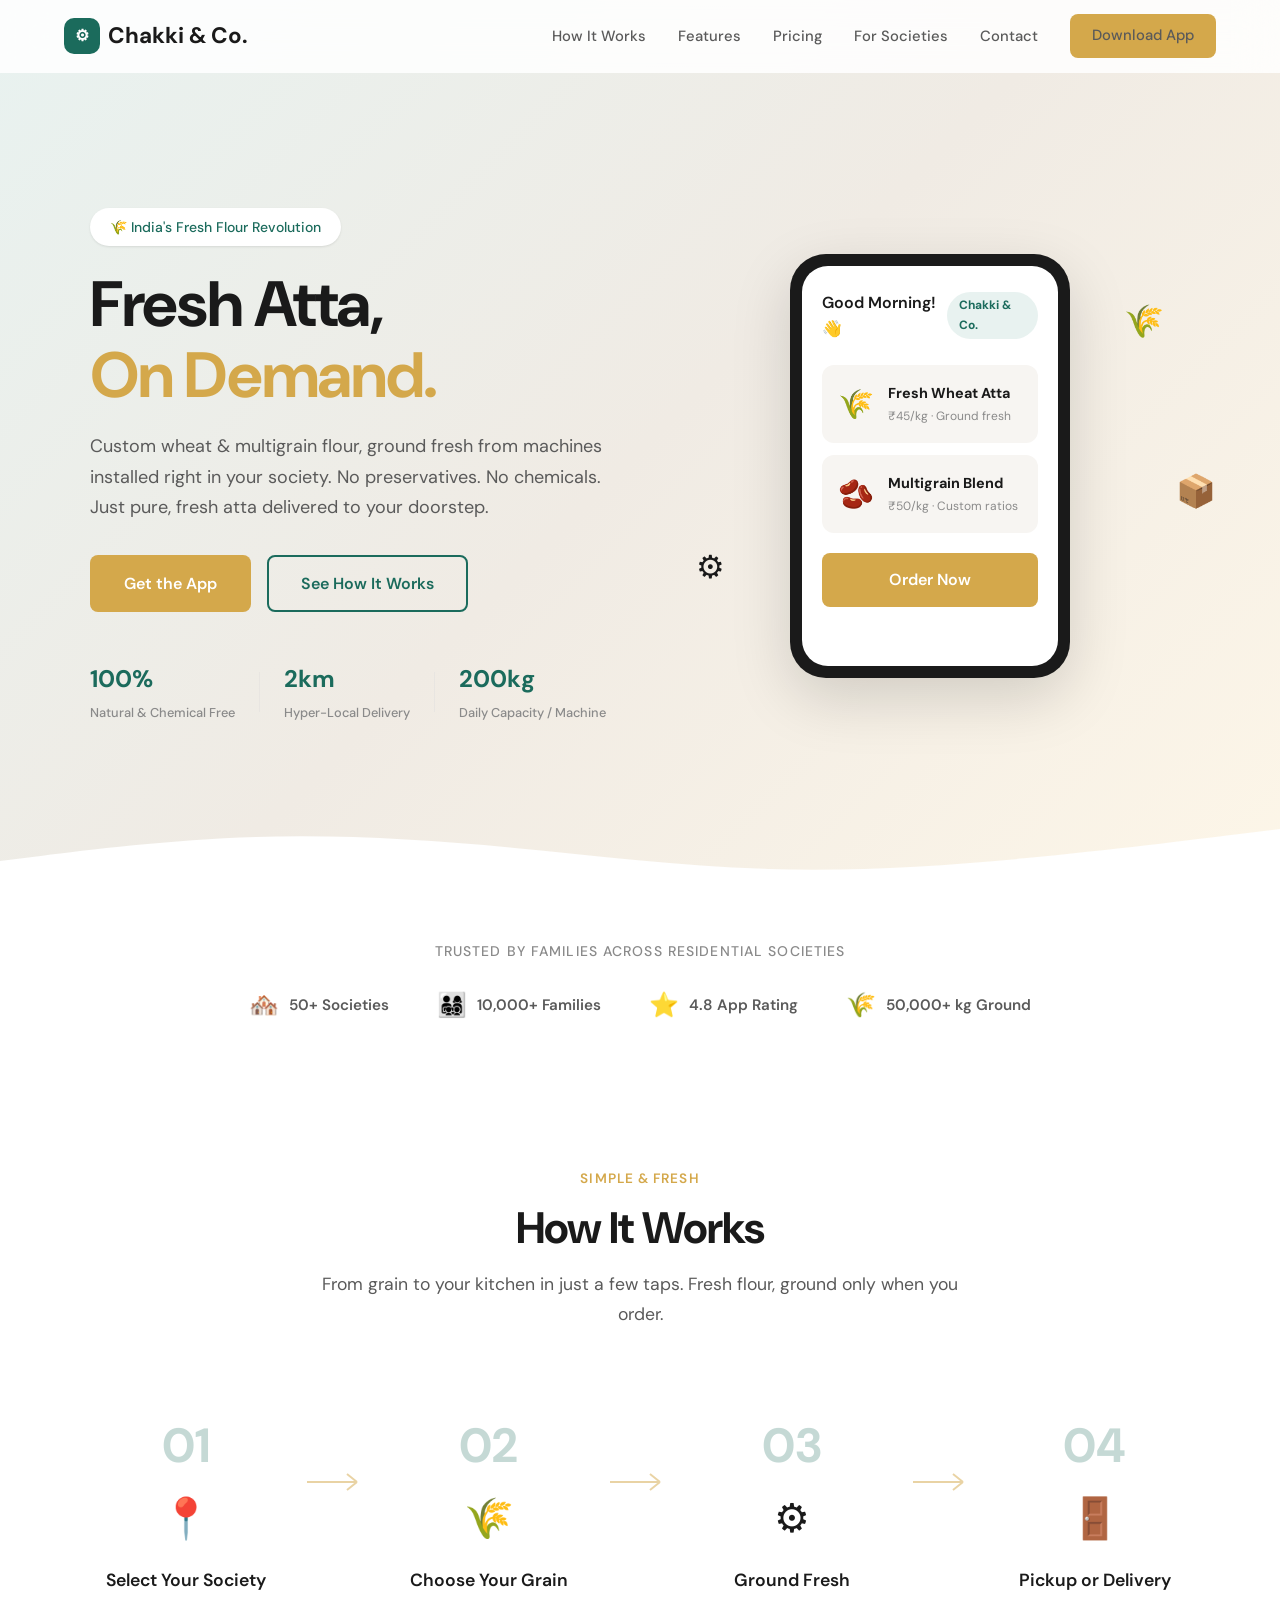
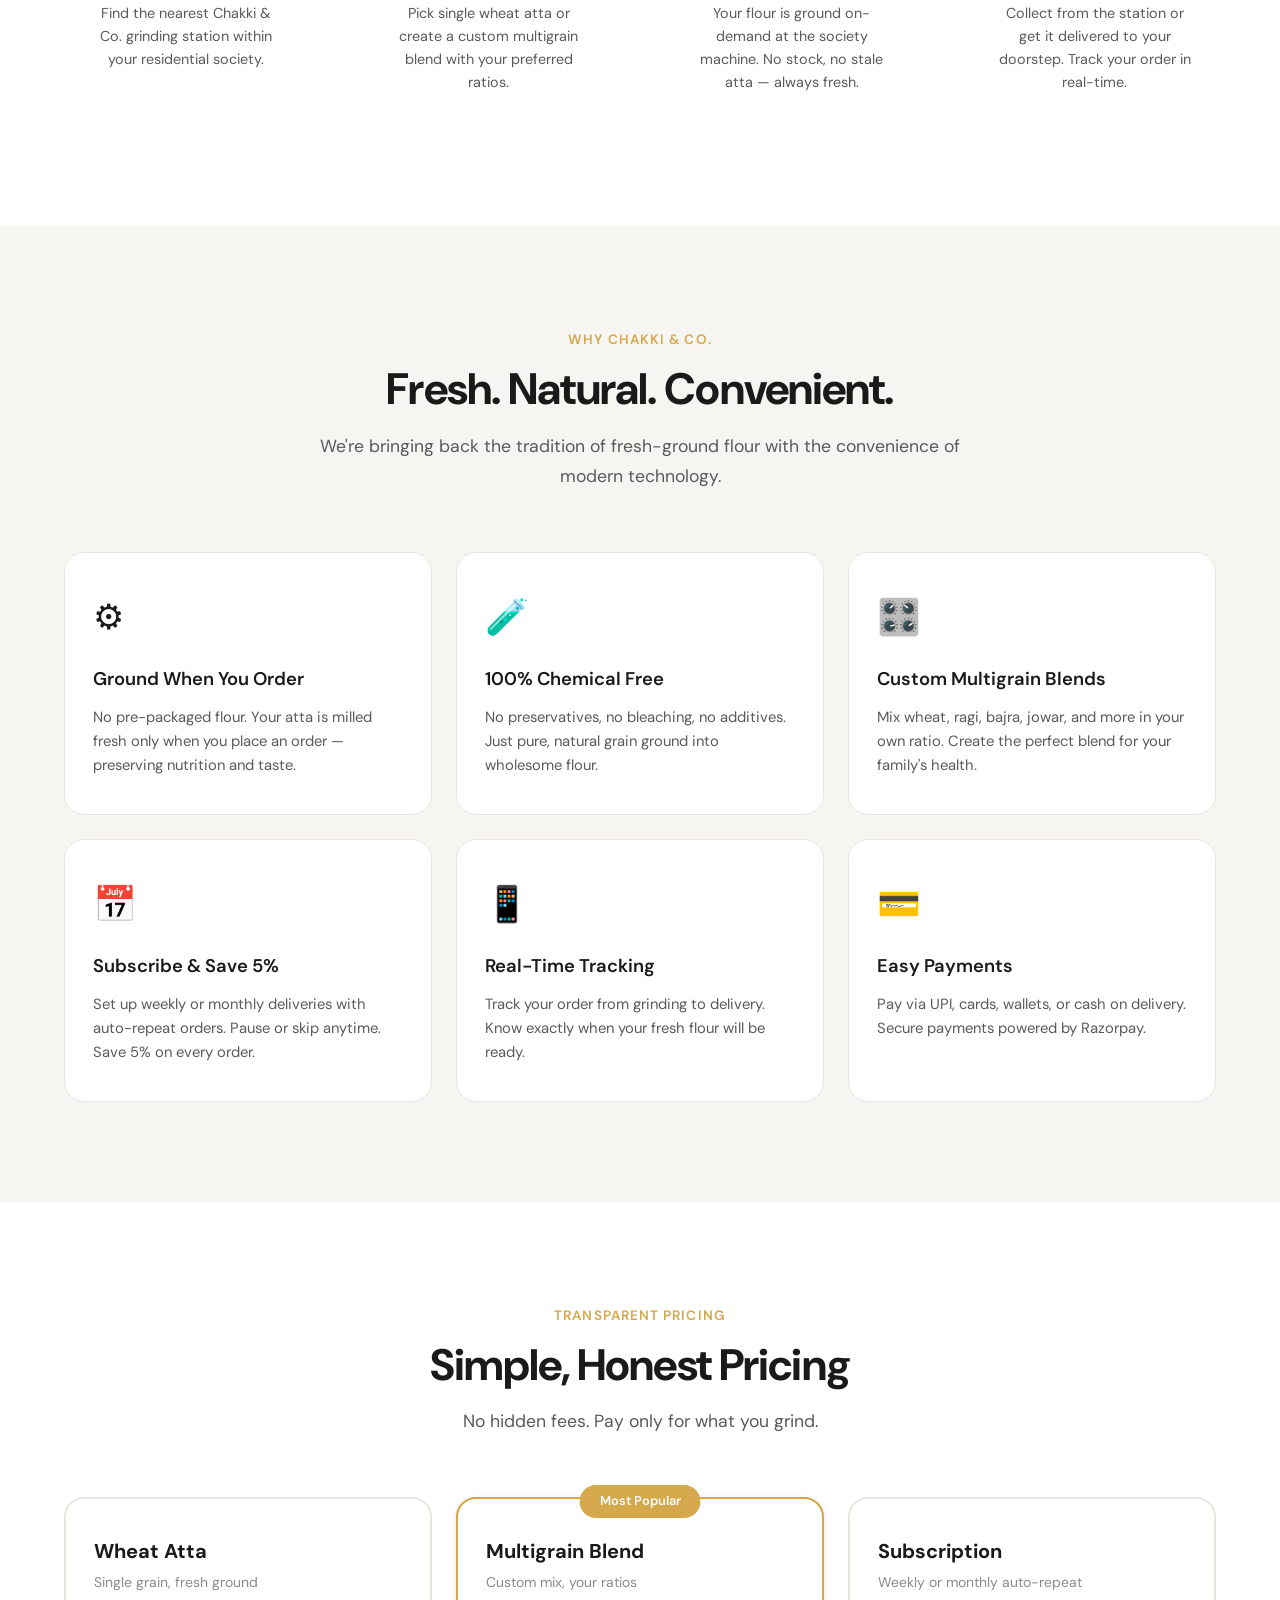
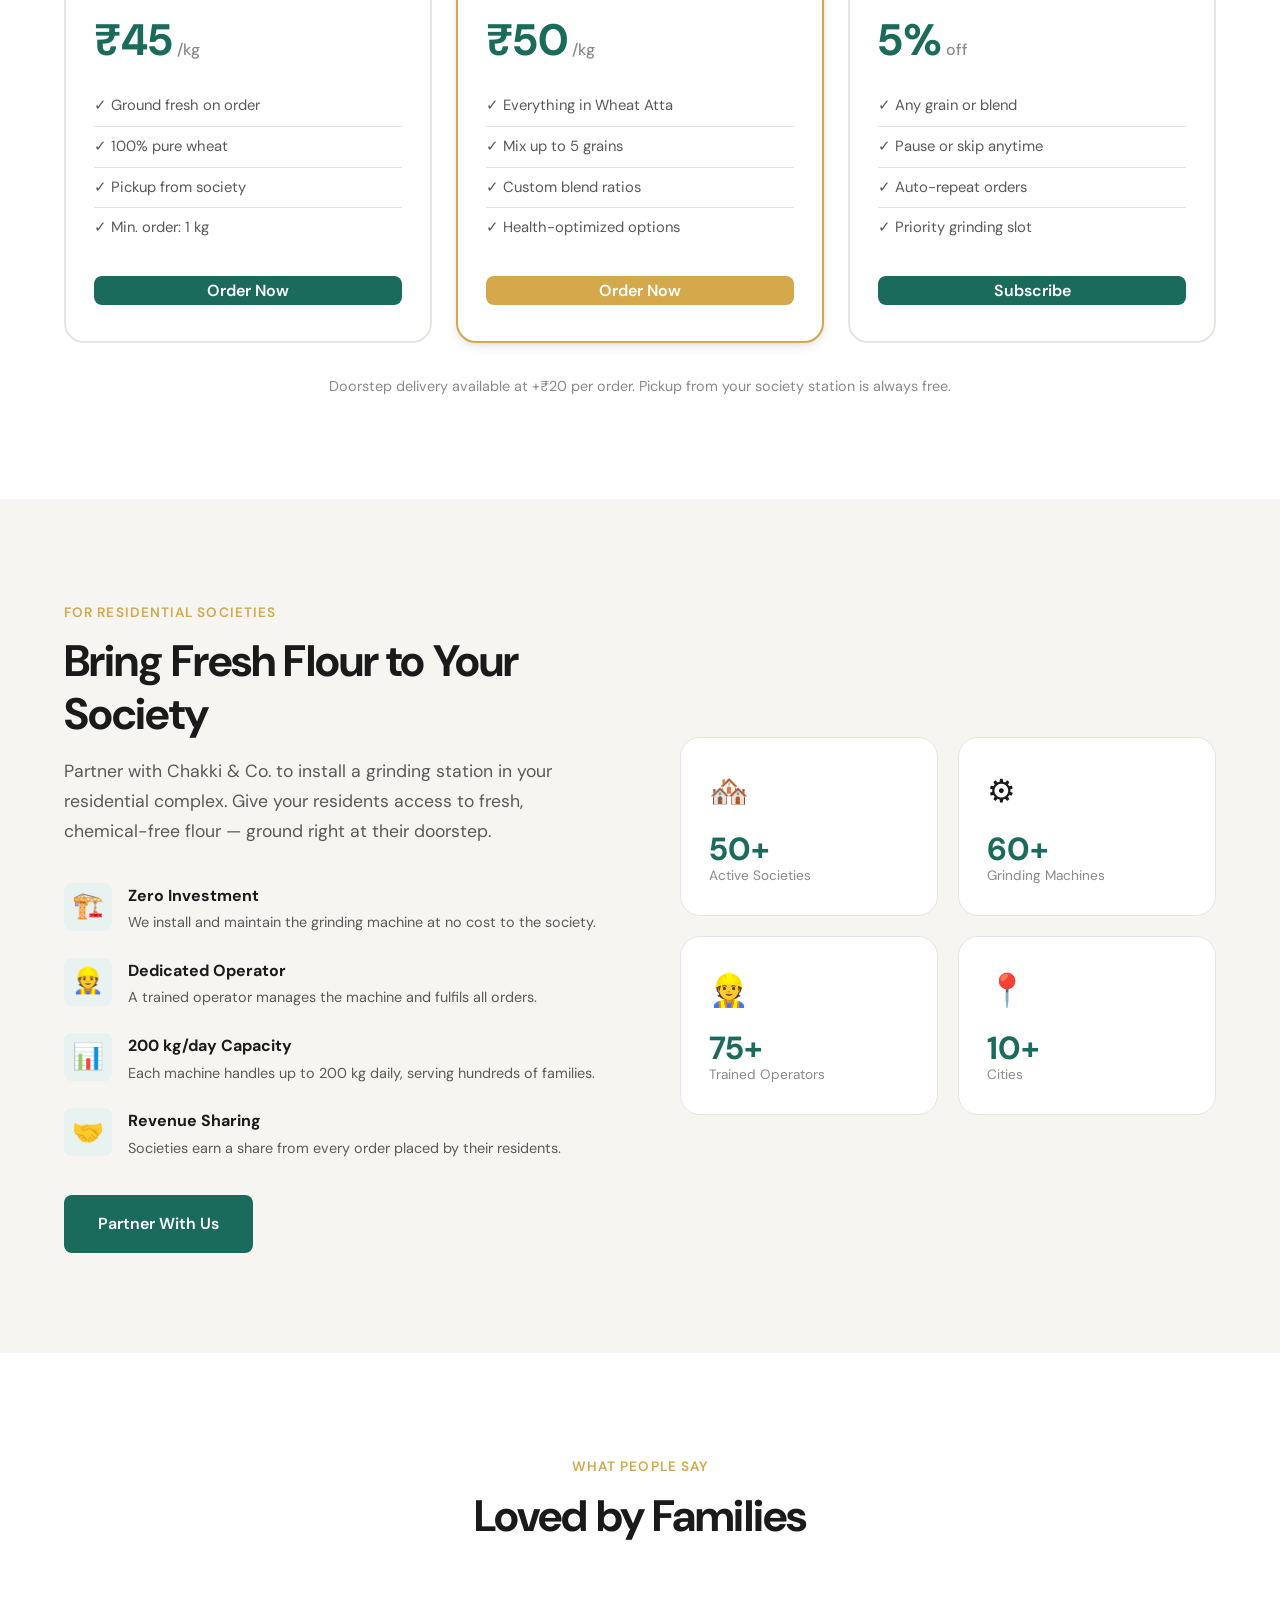
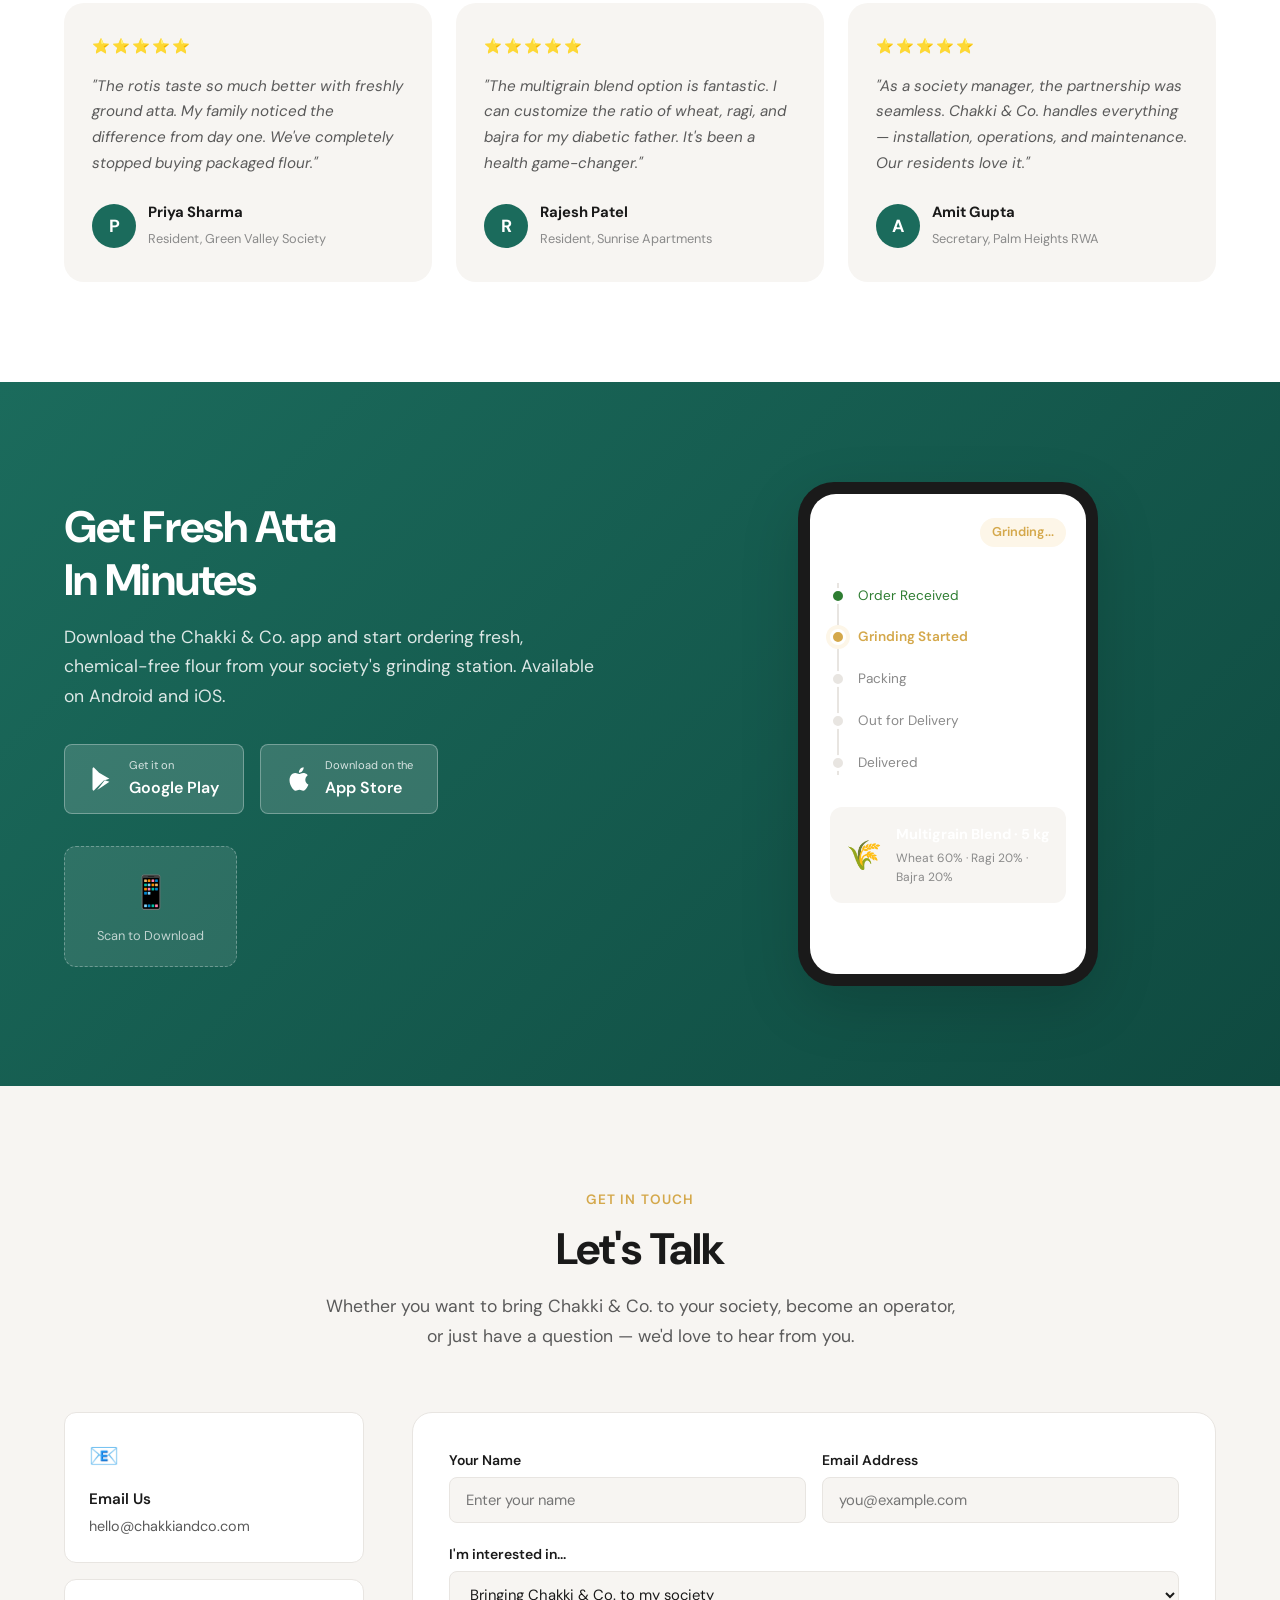
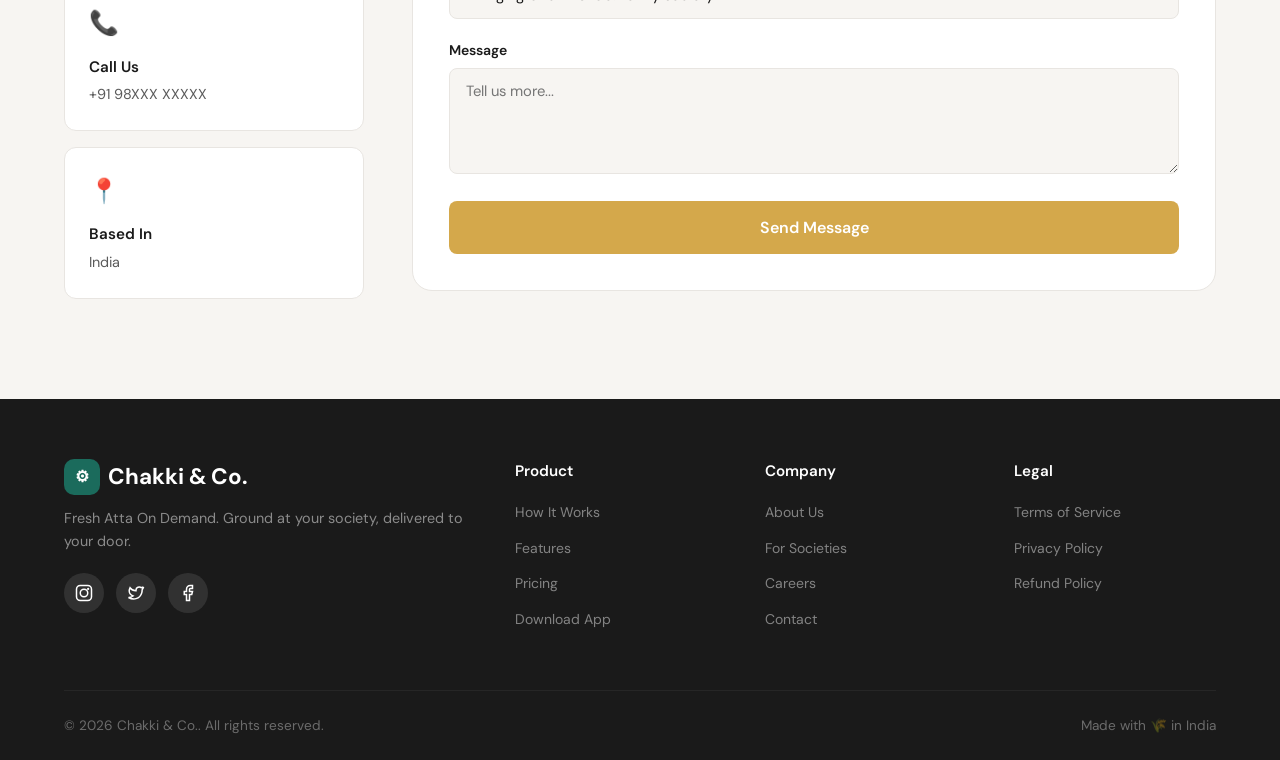
==== index.html @ 183d2be2 "Initial commit: Chakki & Co. website Config-driven single-page website with brand, pricing, colors, " ====
<!DOCTYPE html>
<html lang="en">
<head>
  <meta charset="UTF-8" />
  <meta name="viewport" content="width=device-width, initial-scale=1.0" />
  <title id="pageTitle">Loading...</title>
  <meta name="description" id="metaDesc" content="" />
  <link rel="stylesheet" href="styles.css" />
  <link rel="preconnect" href="https://fonts.googleapis.com" />
  <link rel="preconnect" href="https://fonts.gstatic.com" crossorigin />
  <link id="fontLink" href="" rel="stylesheet" />
  <script src="config.js"></script>
</head>
<body>
  <!-- Navigation -->
  <nav class="navbar" id="navbar">
    <div class="container nav-container">
      <a href="#" class="nav-logo" id="navLogo"></a>
      <button class="nav-toggle" id="navToggle" aria-label="Toggle navigation">
        <span></span><span></span><span></span>
      </button>
      <ul class="nav-links" id="navLinks"></ul>
    </div>
  </nav>

  <!-- Hero -->
  <header class="hero" id="hero">
    <div class="container hero-container">
      <div class="hero-content">
        <p class="hero-badge" id="heroBadge"></p>
        <h1 class="hero-title" id="heroTitle"></h1>
        <p class="hero-subtitle" id="heroSubtitle"></p>
        <div class="hero-actions" id="heroActions"></div>
        <div class="hero-stats" id="heroStats"></div>
      </div>
      <div class="hero-visual">
        <div class="hero-phone">
          <div class="phone-mockup">
            <div class="phone-screen" id="heroPhone"></div>
          </div>
        </div>
        <div id="heroFloats"></div>
      </div>
    </div>
    <div class="hero-wave">
      <svg viewBox="0 0 1440 120" fill="none" xmlns="http://www.w3.org/2000/svg" preserveAspectRatio="none">
        <path d="M0 60L48 52C96 44 192 28 288 24C384 20 480 28 576 40C672 52 768 68 864 72C960 76 1056 68 1152 56C1248 44 1344 28 1392 20L1440 12V120H0V60Z" fill="#ffffff"/>
      </svg>
    </div>
  </header>

  <!-- Social Proof -->
  <section class="social-proof">
    <div class="container">
      <p class="social-proof-text" id="proofHeadline"></p>
      <div class="proof-items" id="proofItems"></div>
    </div>
  </section>

  <!-- How It Works -->
  <section class="section" id="how-it-works">
    <div class="container">
      <div class="section-header" id="hiwHeader"></div>
      <div class="steps-grid" id="stepsGrid"></div>
    </div>
  </section>

  <!-- Features -->
  <section class="section section-alt" id="features">
    <div class="container">
      <div class="section-header" id="featuresHeader"></div>
      <div class="features-grid" id="featuresGrid"></div>
    </div>
  </section>

  <!-- Pricing -->
  <section class="section" id="pricing">
    <div class="container">
      <div class="section-header" id="pricingHeader"></div>
      <div class="pricing-grid" id="pricingGrid"></div>
      <div class="pricing-note" id="pricingNote"></div>
    </div>
  </section>

  <!-- For Societies -->
  <section class="section section-alt" id="societies">
    <div class="container">
      <div class="societies-layout" id="societiesLayout"></div>
    </div>
  </section>

  <!-- Testimonials -->
  <section class="section" id="testimonials">
    <div class="container">
      <div class="section-header" id="testimonialsHeader"></div>
      <div class="testimonials-grid" id="testimonialsGrid"></div>
    </div>
  </section>

  <!-- Download App -->
  <section class="section section-download" id="download">
    <div class="container">
      <div class="download-layout" id="downloadLayout"></div>
    </div>
  </section>

  <!-- Contact -->
  <section class="section section-alt" id="contact">
    <div class="container">
      <div class="section-header" id="contactHeader"></div>
      <div class="contact-layout" id="contactLayout"></div>
    </div>
  </section>

  <!-- Footer -->
  <footer class="footer" id="footer"></footer>

  <script src="script.js"></script>
</body>
</html>
---- styles.css ----
/* ===== DESIGN TOKENS ===== */
:root {
  --primary: #1B6B5C;
  --primary-dark: #0F4A40;
  --primary-light: #E8F2F0;
  --accent: #D4A84B;
  --accent-dark: #B8923A;
  --accent-light: #FDF6E8;
  --surface: #F7F5F2;
  --surface-white: #FFFFFF;
  --text: #1A1A1A;
  --text-secondary: #5A5A5A;
  --text-muted: #8A8A8A;
  --border: #E8E5E1;
  --success: #2E7D32;
  --error: #C5392B;
  --shadow-sm: 0 1px 3px rgba(0,0,0,0.06), 0 1px 2px rgba(0,0,0,0.04);
  --shadow-md: 0 4px 12px rgba(0,0,0,0.08), 0 2px 4px rgba(0,0,0,0.04);
  --shadow-lg: 0 12px 40px rgba(0,0,0,0.12), 0 4px 12px rgba(0,0,0,0.06);
  --shadow-xl: 0 20px 60px rgba(0,0,0,0.15);
  --radius-sm: 8px;
  --radius-md: 12px;
  --radius-lg: 20px;
  --radius-xl: 28px;
  --font: 'DM Sans', -apple-system, BlinkMacSystemFont, 'Segoe UI', sans-serif;
  --transition: 0.3s cubic-bezier(0.4, 0, 0.2, 1);
}

/* ===== RESET & BASE ===== */
*, *::before, *::after {
  margin: 0;
  padding: 0;
  box-sizing: border-box;
}

html {
  scroll-behavior: smooth;
  scroll-padding-top: 80px;
}

body {
  font-family: var(--font);
  color: var(--text);
  background: var(--surface-white);
  line-height: 1.6;
  -webkit-font-smoothing: antialiased;
  overflow-x: hidden;
}

img { max-width: 100%; display: block; }
a { text-decoration: none; color: inherit; }
ul { list-style: none; }

.container {
  max-width: 1200px;
  margin: 0 auto;
  padding: 0 24px;
}

/* ===== NAVBAR ===== */
.navbar {
  position: fixed;
  top: 0;
  left: 0;
  right: 0;
  z-index: 1000;
  background: rgba(255,255,255,0.85);
  backdrop-filter: blur(20px);
  -webkit-backdrop-filter: blur(20px);
  border-bottom: 1px solid transparent;
  transition: var(--transition);
}

.navbar.scrolled {
  background: rgba(255,255,255,0.95);
  border-bottom-color: var(--border);
  box-shadow: var(--shadow-sm);
}

.nav-container {
  display: flex;
  align-items: center;
  justify-content: space-between;
  height: 72px;
}

.nav-logo {
  display: flex;
  align-items: center;
  gap: 8px;
  font-size: 1.4rem;
  font-weight: 700;
}

.logo-icon {
  display: flex;
  align-items: center;
  justify-content: center;
  width: 36px;
  height: 36px;
  background: var(--primary);
  color: white;
  border-radius: 10px;
  font-size: 1rem;
}

.logo-accent { color: var(--primary); }

.nav-links {
  display: flex;
  align-items: center;
  gap: 32px;
}

.nav-links a {
  font-size: 0.925rem;
  font-weight: 500;
  color: var(--text-secondary);
  transition: var(--transition);
  position: relative;
}

.nav-links a:hover { color: var(--primary); }

.nav-links a:not(.btn)::after {
  content: '';
  position: absolute;
  bottom: -4px;
  left: 0;
  width: 0;
  height: 2px;
  background: var(--primary);
  transition: var(--transition);
}

.nav-links a:not(.btn):hover::after { width: 100%; }

.nav-toggle {
  display: none;
  flex-direction: column;
  gap: 5px;
  background: none;
  border: none;
  cursor: pointer;
  padding: 4px;
}

.nav-toggle span {
  width: 24px;
  height: 2px;
  background: var(--text);
  border-radius: 2px;
  transition: var(--transition);
}

/* ===== BUTTONS ===== */
.btn {
  display: inline-flex;
  align-items: center;
  justify-content: center;
  gap: 8px;
  font-family: var(--font);
  font-weight: 600;
  border-radius: var(--radius-sm);
  border: 2px solid transparent;
  cursor: pointer;
  transition: var(--transition);
  white-space: nowrap;
}

.btn-sm { padding: 8px 20px; font-size: 0.875rem; }
.btn-md { padding: 12px 28px; font-size: 0.925rem; }
.btn-lg { padding: 14px 32px; font-size: 1rem; }
.btn-block { width: 100%; }

.btn-primary {
  background: var(--primary);
  color: white;
}
.btn-primary:hover {
  background: var(--primary-dark);
  transform: translateY(-1px);
  box-shadow: var(--shadow-md);
}

.btn-accent {
  background: var(--accent);
  color: white;
}
.btn-accent:hover {
  background: var(--accent-dark);
  transform: translateY(-1px);
  box-shadow: var(--shadow-md);
}

.btn-outline {
  background: transparent;
  color: var(--primary);
  border-color: var(--primary);
}
.btn-outline:hover {
  background: var(--primary);
  color: white;
  transform: translateY(-1px);
}

/* ===== HERO ===== */
.hero {
  position: relative;
  min-height: 100vh;
  display: flex;
  align-items: center;
  background: linear-gradient(135deg, var(--primary-light) 0%, #f0ebe4 50%, var(--accent-light) 100%);
  padding-top: 72px;
  overflow: hidden;
}

.hero-container {
  display: grid;
  grid-template-columns: 1fr 1fr;
  gap: 60px;
  align-items: center;
  padding-top: 40px;
  padding-bottom: 80px;
}

.hero-badge {
  display: inline-block;
  background: white;
  padding: 8px 20px;
  border-radius: 100px;
  font-size: 0.875rem;
  font-weight: 500;
  color: var(--primary);
  box-shadow: var(--shadow-sm);
  margin-bottom: 24px;
}

.hero-title {
  font-size: clamp(2.5rem, 5vw, 4rem);
  font-weight: 700;
  line-height: 1.1;
  letter-spacing: -0.02em;
  margin-bottom: 20px;
}

.text-accent { color: var(--accent); }

.hero-subtitle {
  font-size: 1.125rem;
  color: var(--text-secondary);
  max-width: 520px;
  margin-bottom: 32px;
  line-height: 1.7;
}

.hero-actions {
  display: flex;
  gap: 16px;
  margin-bottom: 48px;
}

.hero-stats {
  display: flex;
  align-items: center;
  gap: 24px;
}

.stat-number {
  display: block;
  font-size: 1.5rem;
  font-weight: 700;
  color: var(--primary);
}

.stat-label {
  font-size: 0.8rem;
  color: var(--text-muted);
  font-weight: 500;
}

.stat-divider {
  width: 1px;
  height: 40px;
  background: var(--border);
}

/* Hero Visual */
.hero-visual {
  position: relative;
  display: flex;
  justify-content: center;
  align-items: center;
}

.phone-mockup {
  width: 280px;
  background: var(--text);
  border-radius: 36px;
  padding: 12px;
  box-shadow: var(--shadow-xl);
  position: relative;
}

.phone-screen {
  background: var(--surface-white);
  border-radius: 26px;
  padding: 24px 20px;
  min-height: 400px;
}

.phone-header {
  display: flex;
  justify-content: space-between;
  align-items: center;
  margin-bottom: 24px;
}

.phone-greeting {
  font-size: 1rem;
  font-weight: 600;
}

.phone-app {
  font-size: 0.75rem;
  color: var(--primary);
  font-weight: 700;
  background: var(--primary-light);
  padding: 4px 12px;
  border-radius: 100px;
}

.phone-card {
  display: flex;
  align-items: center;
  gap: 14px;
  background: var(--surface);
  padding: 16px;
  border-radius: var(--radius-md);
  margin-bottom: 12px;
}

.phone-card-icon {
  font-size: 1.8rem;
  flex-shrink: 0;
}

.phone-card-text {
  display: flex;
  flex-direction: column;
  gap: 2px;
}

.phone-card-text strong {
  font-size: 0.9rem;
}

.phone-card-text span {
  font-size: 0.75rem;
  color: var(--text-muted);
}

.phone-btn {
  background: var(--accent);
  color: white;
  text-align: center;
  padding: 14px;
  border-radius: var(--radius-sm);
  font-weight: 600;
  margin-top: 20px;
}

/* Floating elements */
.hero-float {
  position: absolute;
  font-size: 2rem;
  animation: float 6s ease-in-out infinite;
}

.hero-float-1 { top: 10%; right: 5%; animation-delay: 0s; }
.hero-float-2 { bottom: 20%; left: 5%; animation-delay: 2s; }
.hero-float-3 { top: 50%; right: -5%; animation-delay: 4s; }

@keyframes float {
  0%, 100% { transform: translateY(0) rotate(0deg); }
  50% { transform: translateY(-20px) rotate(10deg); }
}

.hero-wave {
  position: absolute;
  bottom: -1px;
  left: 0;
  right: 0;
  line-height: 0;
}

.hero-wave svg {
  width: 100%;
  height: 80px;
}

/* ===== SOCIAL PROOF ===== */
.social-proof {
  padding: 40px 0;
  background: var(--surface-white);
}

.social-proof-text {
  text-align: center;
  font-size: 0.875rem;
  color: var(--text-muted);
  font-weight: 500;
  text-transform: uppercase;
  letter-spacing: 0.08em;
  margin-bottom: 24px;
}

.proof-items {
  display: flex;
  justify-content: center;
  gap: 48px;
  flex-wrap: wrap;
}

.proof-item {
  display: flex;
  align-items: center;
  gap: 10px;
  font-weight: 600;
  color: var(--text-secondary);
  font-size: 0.95rem;
}

.proof-icon { font-size: 1.5rem; }

/* ===== SECTIONS ===== */
.section {
  padding: 100px 0;
}

.section-alt {
  background: var(--surface);
}

.section-header {
  text-align: center;
  max-width: 640px;
  margin: 0 auto 60px;
}

.section-tag {
  display: inline-block;
  font-size: 0.85rem;
  font-weight: 600;
  color: var(--accent);
  text-transform: uppercase;
  letter-spacing: 0.08em;
  margin-bottom: 12px;
}

.section-title {
  font-size: clamp(2rem, 3.5vw, 2.75rem);
  font-weight: 700;
  line-height: 1.2;
  letter-spacing: -0.02em;
  margin-bottom: 16px;
}

.section-title.text-left { text-align: left; }

.section-desc {
  font-size: 1.1rem;
  color: var(--text-secondary);
  line-height: 1.7;
}

/* ===== HOW IT WORKS ===== */
.steps-grid {
  display: flex;
  align-items: flex-start;
  justify-content: center;
  gap: 0;
}

.step-card {
  text-align: center;
  padding: 32px 24px;
  flex: 1;
  max-width: 260px;
  position: relative;
}

.step-number {
  font-size: 3rem;
  font-weight: 700;
  color: var(--primary);
  opacity: 0.25;
  line-height: 1;
  margin-bottom: 16px;
}

.step-icon {
  font-size: 2.5rem;
  margin-bottom: 16px;
}

.step-card h3 {
  font-size: 1.1rem;
  font-weight: 600;
  margin-bottom: 8px;
}

.step-card p {
  font-size: 0.9rem;
  color: var(--text-secondary);
  line-height: 1.6;
}

.step-connector {
  display: flex;
  align-items: center;
  padding-top: 80px;
  opacity: 0.5;
}

/* ===== FEATURES ===== */
.features-grid {
  display: grid;
  grid-template-columns: repeat(3, 1fr);
  gap: 24px;
}

.feature-card {
  background: var(--surface-white);
  padding: 36px 28px;
  border-radius: var(--radius-lg);
  border: 1px solid var(--border);
  transition: var(--transition);
}

.feature-card:hover {
  transform: translateY(-4px);
  box-shadow: var(--shadow-lg);
  border-color: transparent;
}

.feature-icon {
  font-size: 2.2rem;
  margin-bottom: 20px;
}

.feature-card h3 {
  font-size: 1.15rem;
  font-weight: 600;
  margin-bottom: 10px;
}

.feature-card p {
  font-size: 0.925rem;
  color: var(--text-secondary);
  line-height: 1.65;
}

/* ===== PRICING ===== */
.pricing-grid {
  display: grid;
  grid-template-columns: repeat(3, 1fr);
  gap: 24px;
  align-items: start;
}

.pricing-card {
  background: var(--surface-white);
  border: 2px solid var(--border);
  border-radius: var(--radius-lg);
  padding: 36px 28px;
  transition: var(--transition);
  position: relative;
}

.pricing-card:hover {
  transform: translateY(-4px);
  box-shadow: var(--shadow-lg);
}

.pricing-featured {
  border-color: var(--accent);
  box-shadow: var(--shadow-md);
  transform: scale(1.04);
}

.pricing-featured:hover {
  transform: scale(1.04) translateY(-4px);
}

.pricing-badge {
  position: absolute;
  top: -14px;
  left: 50%;
  transform: translateX(-50%);
  background: var(--accent);
  color: white;
  padding: 6px 20px;
  border-radius: 100px;
  font-size: 0.8rem;
  font-weight: 600;
  white-space: nowrap;
}

.pricing-header h3 {
  font-size: 1.25rem;
  font-weight: 700;
  margin-bottom: 4px;
}

.pricing-desc {
  font-size: 0.875rem;
  color: var(--text-muted);
}

.pricing-amount {
  margin: 24px 0;
  display: flex;
  align-items: baseline;
  gap: 4px;
}

.price {
  font-size: 2.75rem;
  font-weight: 700;
  color: var(--primary);
  line-height: 1;
}

.price-unit {
  font-size: 1rem;
  color: var(--text-muted);
  font-weight: 500;
}

.pricing-features {
  margin-bottom: 28px;
}

.pricing-features li {
  padding: 8px 0;
  font-size: 0.925rem;
  color: var(--text-secondary);
  border-bottom: 1px solid var(--border);
}

.pricing-features li:last-child { border-bottom: none; }

.pricing-note {
  text-align: center;
  margin-top: 32px;
  font-size: 0.9rem;
  color: var(--text-muted);
}

/* ===== FOR SOCIETIES ===== */
.societies-layout {
  display: grid;
  grid-template-columns: 1fr 1fr;
  gap: 80px;
  align-items: center;
}

.societies-desc {
  font-size: 1.1rem;
  color: var(--text-secondary);
  margin-bottom: 36px;
  line-height: 1.7;
}

.societies-benefits {
  display: flex;
  flex-direction: column;
  gap: 24px;
  margin-bottom: 36px;
}

.societies-benefits li {
  display: flex;
  gap: 16px;
  align-items: flex-start;
}

.benefit-icon {
  font-size: 1.6rem;
  flex-shrink: 0;
  width: 48px;
  height: 48px;
  display: flex;
  align-items: center;
  justify-content: center;
  background: var(--primary-light);
  border-radius: var(--radius-sm);
}

.societies-benefits li strong {
  display: block;
  font-size: 1rem;
  margin-bottom: 4px;
}

.societies-benefits li p {
  font-size: 0.9rem;
  color: var(--text-secondary);
  line-height: 1.5;
}

.society-card-stack {
  display: grid;
  grid-template-columns: 1fr 1fr;
  gap: 20px;
}

.society-stat-card {
  background: var(--surface-white);
  border: 1px solid var(--border);
  border-radius: var(--radius-lg);
  padding: 28px;
  display: flex;
  flex-direction: column;
  gap: 16px;
  transition: var(--transition);
}

.society-stat-card:hover {
  transform: translateY(-4px);
  box-shadow: var(--shadow-md);
  border-color: var(--primary);
}

.ssc-icon { font-size: 2rem; }

.ssc-number {
  font-size: 2rem;
  font-weight: 700;
  color: var(--primary);
  display: block;
  line-height: 1;
}

.ssc-label {
  font-size: 0.85rem;
  color: var(--text-muted);
  display: block;
}

/* ===== TESTIMONIALS ===== */
.testimonials-grid {
  display: grid;
  grid-template-columns: repeat(3, 1fr);
  gap: 24px;
}

.testimonial-card {
  background: var(--surface);
  border-radius: var(--radius-lg);
  padding: 32px 28px;
  transition: var(--transition);
}

.testimonial-card:hover {
  transform: translateY(-4px);
  box-shadow: var(--shadow-md);
}

.testimonial-stars {
  margin-bottom: 16px;
  font-size: 0.9rem;
  letter-spacing: 2px;
}

.testimonial-card > p {
  font-size: 0.95rem;
  color: var(--text-secondary);
  line-height: 1.7;
  margin-bottom: 24px;
  font-style: italic;
}

.testimonial-author {
  display: flex;
  align-items: center;
  gap: 12px;
}

.author-avatar {
  width: 44px;
  height: 44px;
  background: var(--primary);
  color: white;
  border-radius: 50%;
  display: flex;
  align-items: center;
  justify-content: center;
  font-weight: 700;
  font-size: 1.1rem;
}

.testimonial-author strong {
  display: block;
  font-size: 0.925rem;
}

.testimonial-author span {
  font-size: 0.8rem;
  color: var(--text-muted);
}

/* ===== DOWNLOAD ===== */
.section-download {
  background: linear-gradient(135deg, var(--primary) 0%, var(--primary-dark) 100%);
  color: white;
  overflow: hidden;
}

.download-layout {
  display: grid;
  grid-template-columns: 1fr 1fr;
  gap: 80px;
  align-items: center;
}

.download-content .section-title { color: white; }

.download-desc {
  font-size: 1.1rem;
  opacity: 0.85;
  margin-bottom: 32px;
  line-height: 1.7;
}

.download-buttons {
  display: flex;
  gap: 16px;
  margin-bottom: 32px;
}

.store-btn {
  display: flex;
  align-items: center;
  gap: 12px;
  background: rgba(255,255,255,0.15);
  border: 1px solid rgba(255,255,255,0.3);
  padding: 12px 24px;
  border-radius: var(--radius-sm);
  transition: var(--transition);
}

.store-btn:hover {
  background: rgba(255,255,255,0.25);
  transform: translateY(-2px);
}

.store-icon {
  width: 28px;
  height: 28px;
}

.store-label {
  display: block;
  font-size: 0.7rem;
  opacity: 0.8;
}

.store-name {
  display: block;
  font-size: 1rem;
  font-weight: 600;
}

.download-qr {
  display: inline-block;
}

.qr-placeholder {
  background: rgba(255,255,255,0.1);
  border: 1px dashed rgba(255,255,255,0.3);
  padding: 20px 32px;
  border-radius: var(--radius-md);
  text-align: center;
}

.qr-placeholder span { font-size: 2rem; display: block; margin-bottom: 8px; }
.qr-placeholder p { font-size: 0.8rem; opacity: 0.7; }

/* Download phone */
.download-visual { display: flex; justify-content: center; }

.phone-mockup-large {
  width: 300px;
}

.phone-mockup-large .phone-screen {
  min-height: 480px;
}

.phone-header-alt {
  display: flex;
  justify-content: space-between;
  align-items: center;
  margin-bottom: 28px;
}

.pha-title {
  font-size: 1.1rem;
  font-weight: 700;
}

.pha-status {
  font-size: 0.8rem;
  color: var(--accent);
  font-weight: 600;
  background: var(--accent-light);
  padding: 4px 12px;
  border-radius: 100px;
}

/* Tracking */
.tracking-steps {
  position: relative;
  padding-left: 28px;
  margin-bottom: 24px;
}

.tracking-steps::before {
  content: '';
  position: absolute;
  left: 7px;
  top: 8px;
  bottom: 8px;
  width: 2px;
  background: var(--border);
}

.track-step {
  display: flex;
  align-items: center;
  gap: 14px;
  padding: 10px 0;
  font-size: 0.85rem;
  color: var(--text-muted);
  position: relative;
}

.track-dot {
  width: 16px;
  height: 16px;
  border-radius: 50%;
  background: var(--border);
  border: 3px solid var(--surface-white);
  position: absolute;
  left: -28px;
  z-index: 1;
}

.track-step.done { color: var(--success); }
.track-step.done .track-dot { background: var(--success); }
.track-step.active { color: var(--accent); font-weight: 600; }
.track-step.active .track-dot {
  background: var(--accent);
  box-shadow: 0 0 0 4px var(--accent-light);
}

/* ===== CONTACT ===== */
.contact-layout {
  display: grid;
  grid-template-columns: 300px 1fr;
  gap: 48px;
  align-items: start;
}

.contact-cards {
  display: flex;
  flex-direction: column;
  gap: 16px;
}

.contact-card {
  background: var(--surface-white);
  border: 1px solid var(--border);
  padding: 24px;
  border-radius: var(--radius-md);
  transition: var(--transition);
}

.contact-card:hover {
  border-color: var(--primary);
  box-shadow: var(--shadow-sm);
}

.contact-icon {
  font-size: 1.5rem;
  margin-bottom: 12px;
}

.contact-card h3 {
  font-size: 0.95rem;
  font-weight: 600;
  margin-bottom: 4px;
}

.contact-card p {
  font-size: 0.9rem;
  color: var(--text-secondary);
}

/* Contact Form */
.contact-form {
  background: var(--surface-white);
  border: 1px solid var(--border);
  padding: 36px;
  border-radius: var(--radius-lg);
}

.form-row {
  display: grid;
  grid-template-columns: 1fr 1fr;
  gap: 16px;
}

.form-group {
  margin-bottom: 20px;
}

.form-group label {
  display: block;
  font-size: 0.875rem;
  font-weight: 600;
  margin-bottom: 6px;
  color: var(--text);
}

.form-group input,
.form-group select,
.form-group textarea {
  width: 100%;
  font-family: var(--font);
  font-size: 0.925rem;
  padding: 12px 16px;
  border: 1.5px solid var(--border);
  border-radius: var(--radius-sm);
  background: var(--surface);
  color: var(--text);
  transition: var(--transition);
  outline: none;
}

.form-group input:focus,
.form-group select:focus,
.form-group textarea:focus {
  border-color: var(--primary);
  box-shadow: 0 0 0 3px var(--primary-light);
}

.form-group textarea { resize: vertical; }

/* ===== FOOTER ===== */
.footer {
  background: var(--text);
  color: rgba(255,255,255,0.7);
  padding: 60px 0 24px;
}

.footer-grid {
  display: grid;
  grid-template-columns: 2fr 1fr 1fr 1fr;
  gap: 48px;
  margin-bottom: 48px;
}

.footer-brand p {
  font-size: 0.9rem;
  margin-top: 12px;
  line-height: 1.6;
  opacity: 0.7;
}

.footer .nav-logo .logo-text { color: white; }
.footer .logo-accent { color: var(--accent); }
.footer .logo-icon { background: var(--primary); }

.footer-social {
  display: flex;
  gap: 12px;
  margin-top: 20px;
}

.footer-social a {
  width: 40px;
  height: 40px;
  display: flex;
  align-items: center;
  justify-content: center;
  border-radius: 50%;
  background: rgba(255,255,255,0.1);
  transition: var(--transition);
}

.footer-social a:hover {
  background: var(--primary);
  transform: translateY(-2px);
}

.footer-social svg {
  width: 18px;
  height: 18px;
  color: white;
}

.footer-links h4 {
  color: white;
  font-size: 0.95rem;
  font-weight: 600;
  margin-bottom: 16px;
}

.footer-links li { margin-bottom: 10px; }

.footer-links a {
  font-size: 0.875rem;
  opacity: 0.65;
  transition: var(--transition);
}

.footer-links a:hover {
  opacity: 1;
  color: var(--accent);
}

.footer-bottom {
  display: flex;
  justify-content: space-between;
  align-items: center;
  padding-top: 24px;
  border-top: 1px solid rgba(255,255,255,0.1);
  font-size: 0.85rem;
  opacity: 0.5;
}

/* ===== SCROLL ANIMATIONS ===== */
.fade-in {
  opacity: 0;
  transform: translateY(30px);
  transition: opacity 0.6s ease, transform 0.6s ease;
}

.fade-in.visible {
  opacity: 1;
  transform: translateY(0);
}

/* ===== RESPONSIVE ===== */
@media (max-width: 1024px) {
  .hero-container { grid-template-columns: 1fr; text-align: center; }
  .hero-subtitle { margin-left: auto; margin-right: auto; }
  .hero-actions { justify-content: center; }
  .hero-stats { justify-content: center; }
  .hero-visual { display: none; }
  .features-grid { grid-template-columns: repeat(2, 1fr); }
  .pricing-grid { grid-template-columns: repeat(2, 1fr); }
  .pricing-card:last-child { grid-column: span 2; max-width: 400px; justify-self: center; }
  .societies-layout { grid-template-columns: 1fr; gap: 48px; }
  .section-title.text-left { text-align: center; }
  .download-layout { grid-template-columns: 1fr; text-align: center; }
  .download-buttons { justify-content: center; }
  .download-visual { display: none; }
  .contact-layout { grid-template-columns: 1fr; }
  .contact-cards { flex-direction: row; }
  .footer-grid { grid-template-columns: 1fr 1fr; }
}

@media (max-width: 768px) {
  .nav-links {
    position: fixed;
    top: 72px;
    left: 0;
    right: 0;
    background: white;
    flex-direction: column;
    padding: 24px;
    gap: 16px;
    box-shadow: var(--shadow-lg);
    transform: translateY(-120%);
    transition: var(--transition);
    opacity: 0;
    z-index: 999;
  }
  .nav-links.open {
    transform: translateY(0);
    opacity: 1;
  }
  .nav-toggle { display: flex; }
  .nav-toggle.active span:nth-child(1) { transform: translateY(7px) rotate(45deg); }
  .nav-toggle.active span:nth-child(2) { opacity: 0; }
  .nav-toggle.active span:nth-child(3) { transform: translateY(-7px) rotate(-45deg); }

  .hero { min-height: auto; padding-top: 100px; }
  .hero-container { padding-bottom: 60px; }
  .hero-actions { flex-direction: column; align-items: center; }
  .hero-stats { flex-direction: column; gap: 12px; }
  .stat-divider { width: 40px; height: 1px; }

  .steps-grid { flex-direction: column; align-items: center; }
  .step-connector { transform: rotate(90deg); padding: 0; }

  .features-grid { grid-template-columns: 1fr; }
  .pricing-grid { grid-template-columns: 1fr; }
  .pricing-card:last-child { grid-column: auto; max-width: none; }
  .pricing-featured { transform: none; }
  .pricing-featured:hover { transform: translateY(-4px); }

  .testimonials-grid { grid-template-columns: 1fr; }
  .contact-cards { flex-direction: column; }
  .form-row { grid-template-columns: 1fr; }
  .footer-grid { grid-template-columns: 1fr; gap: 32px; }
  .footer-bottom { flex-direction: column; gap: 8px; text-align: center; }

  .proof-items { gap: 20px; }

  .society-card-stack { grid-template-columns: 1fr; }

  .section { padding: 60px 0; }
}

@media (max-width: 480px) {
  .container { padding: 0 16px; }
  .hero-title { font-size: 2.2rem; }
  .download-buttons { flex-direction: column; align-items: center; }
  .store-btn { width: 100%; justify-content: center; }
}
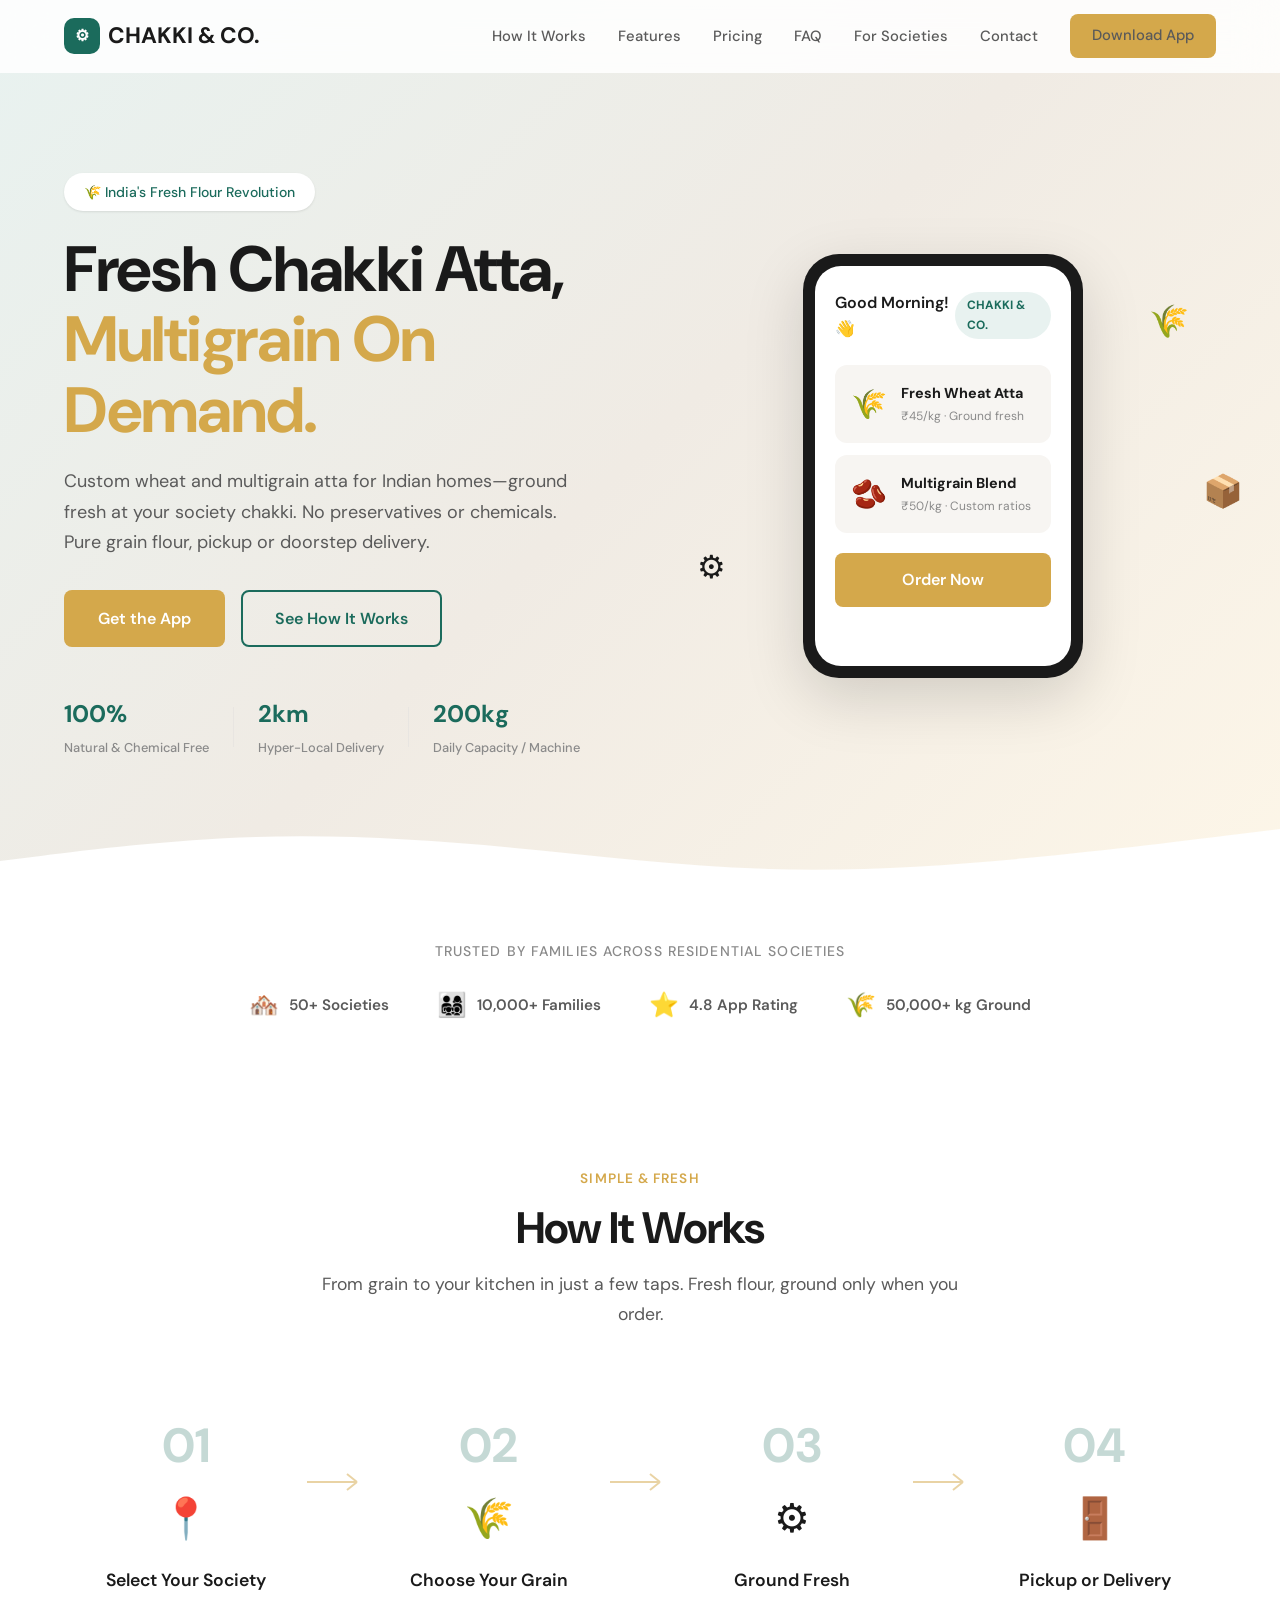
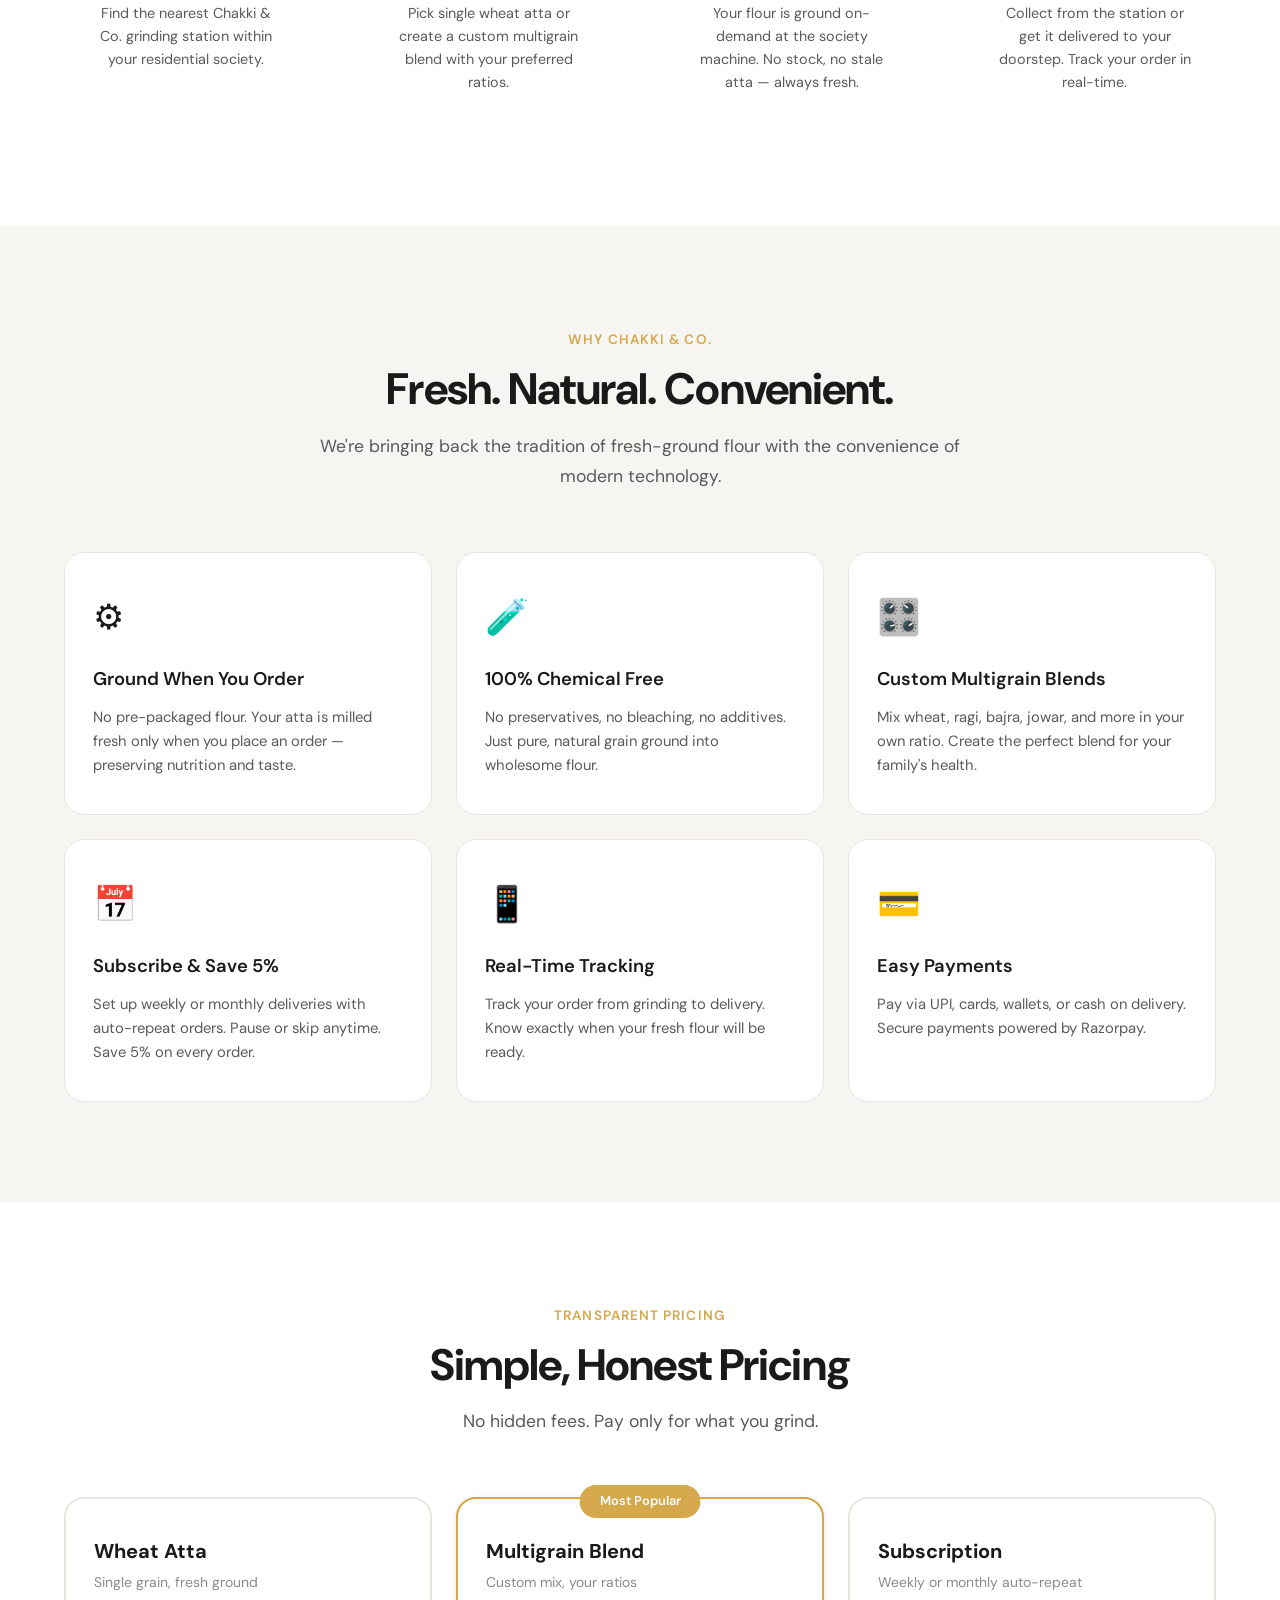
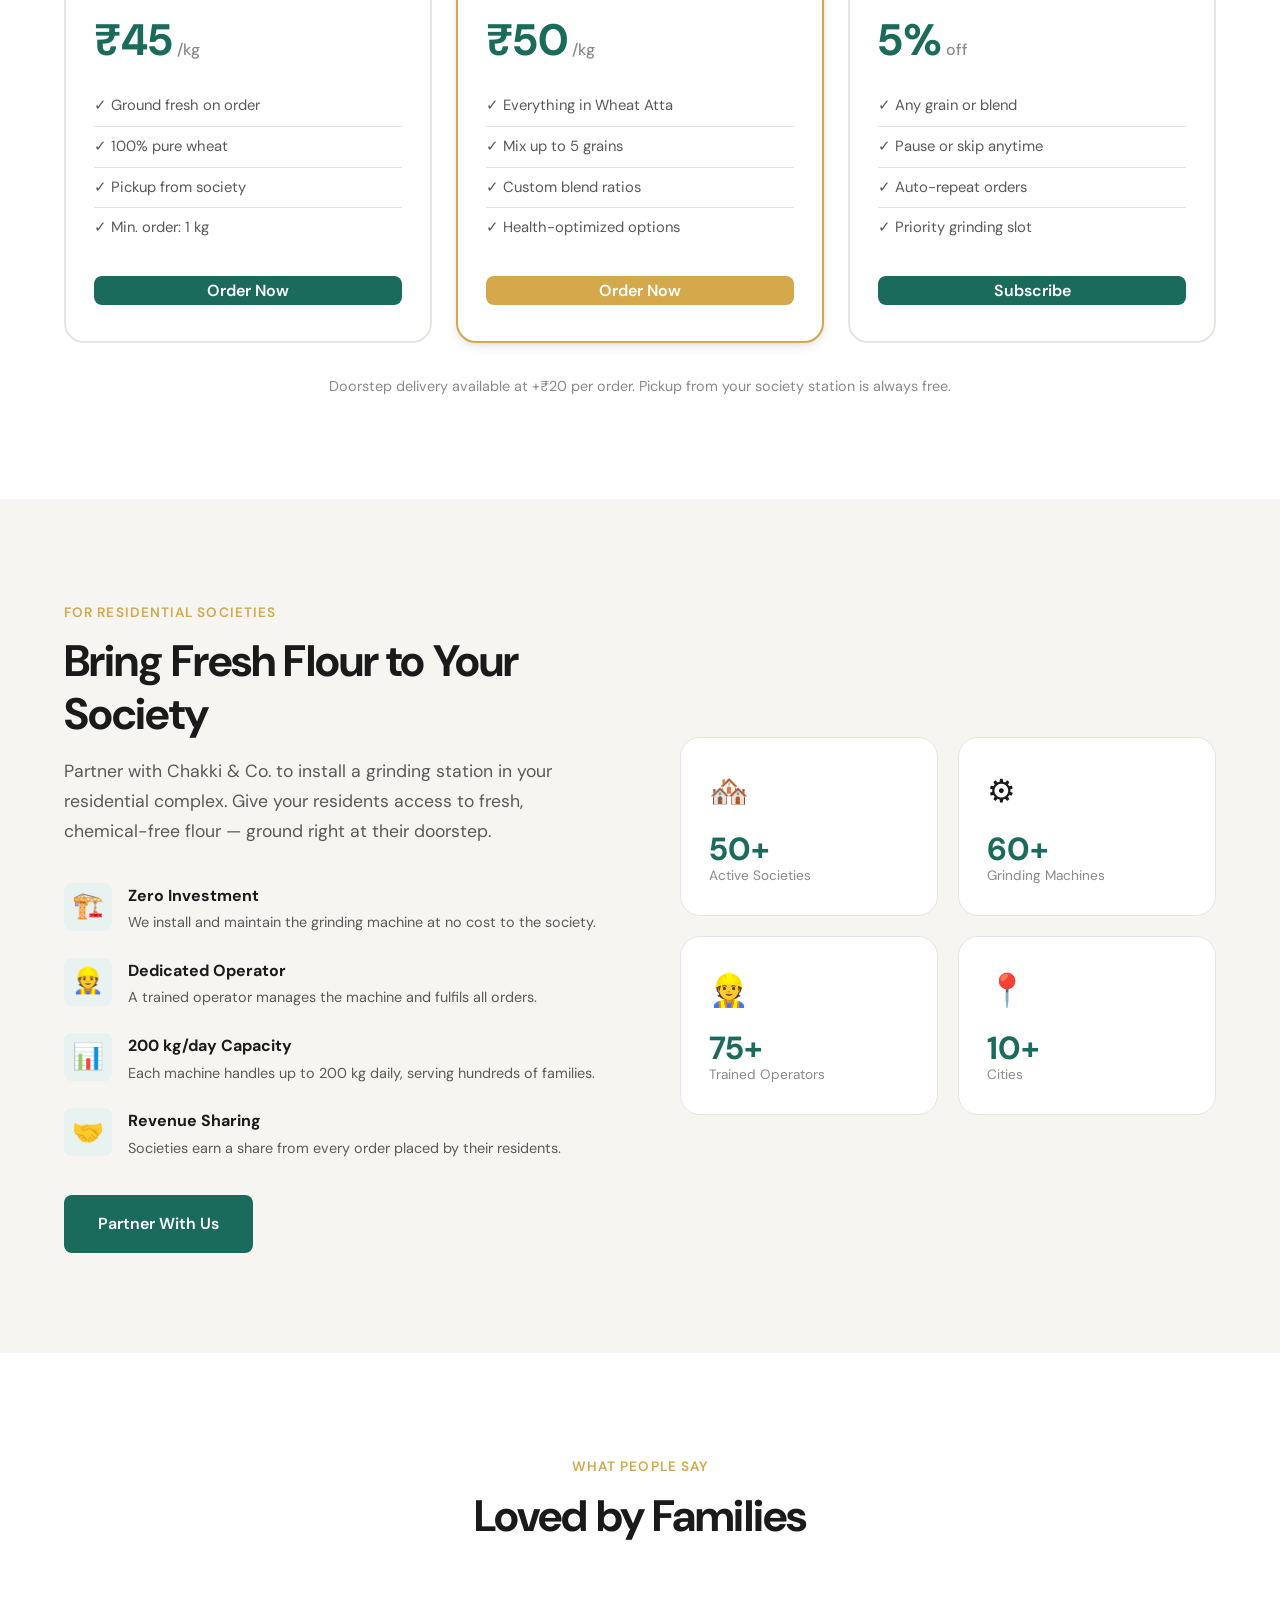
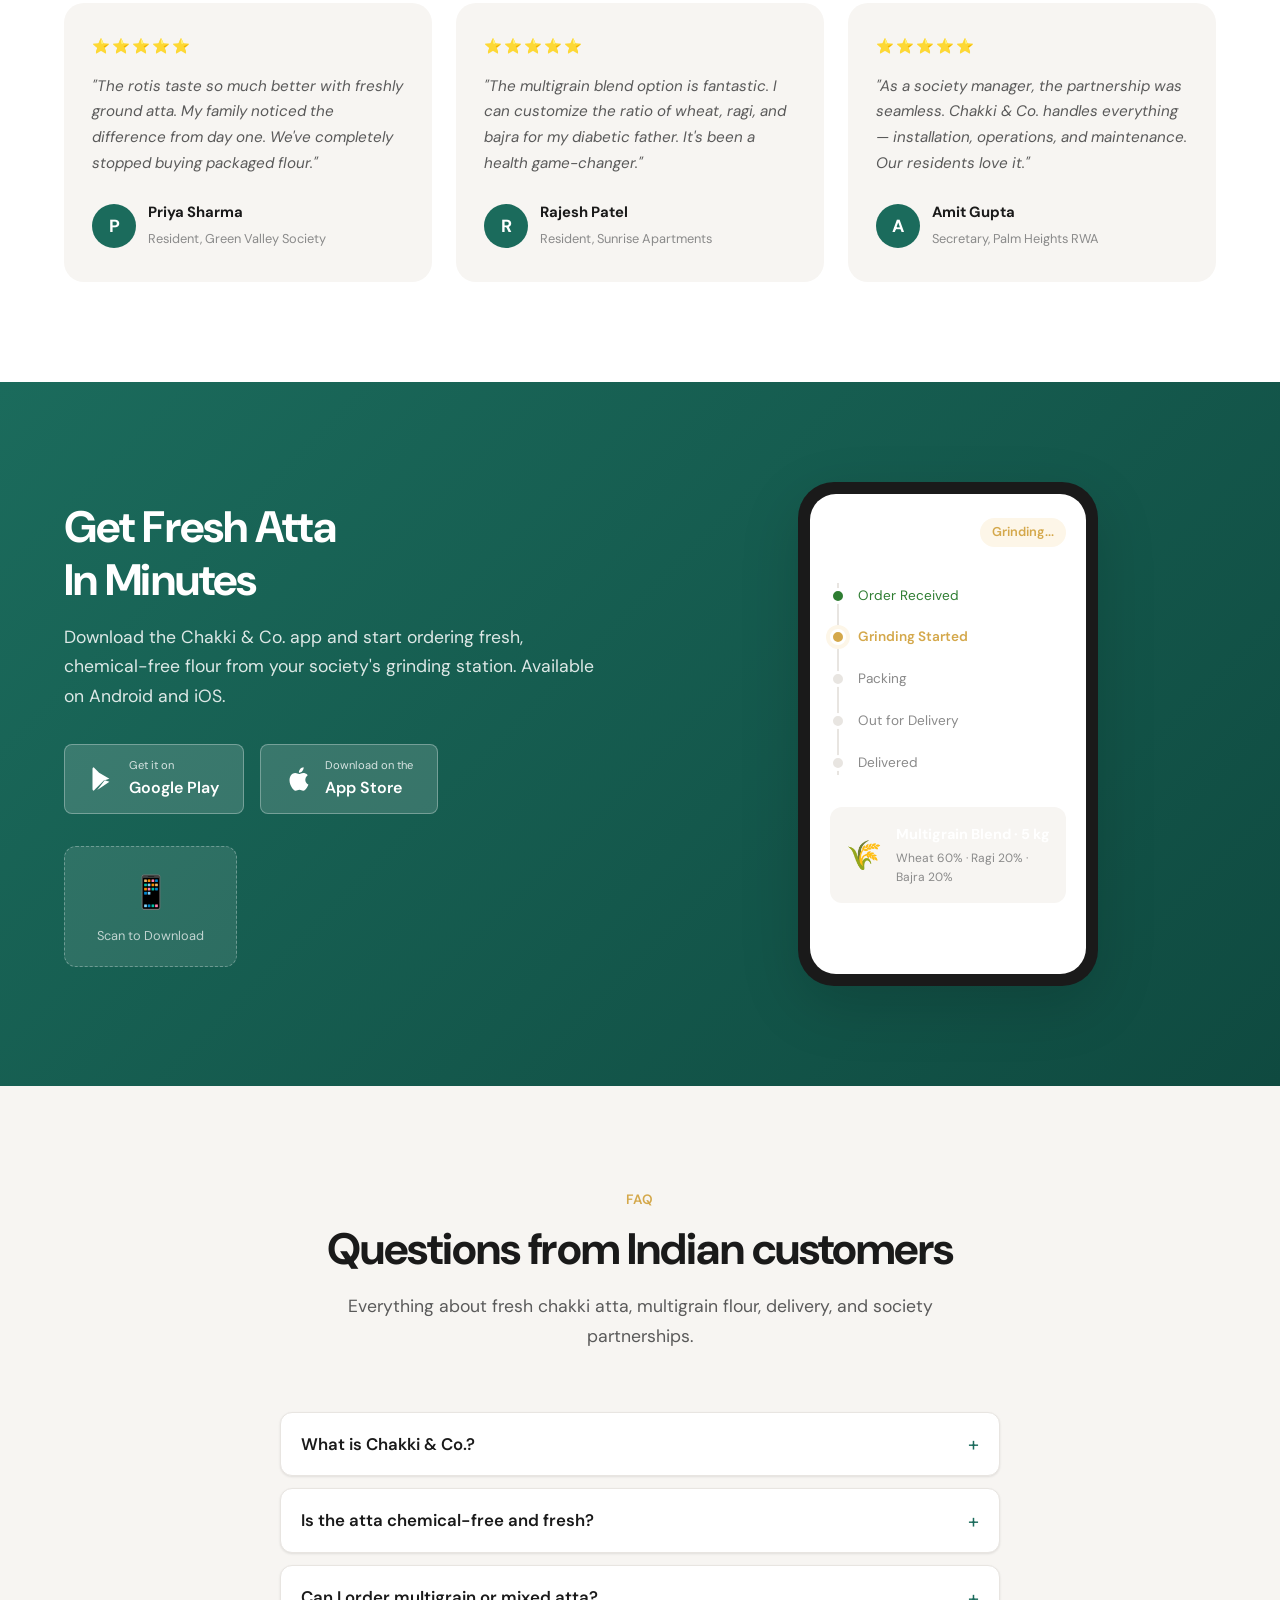
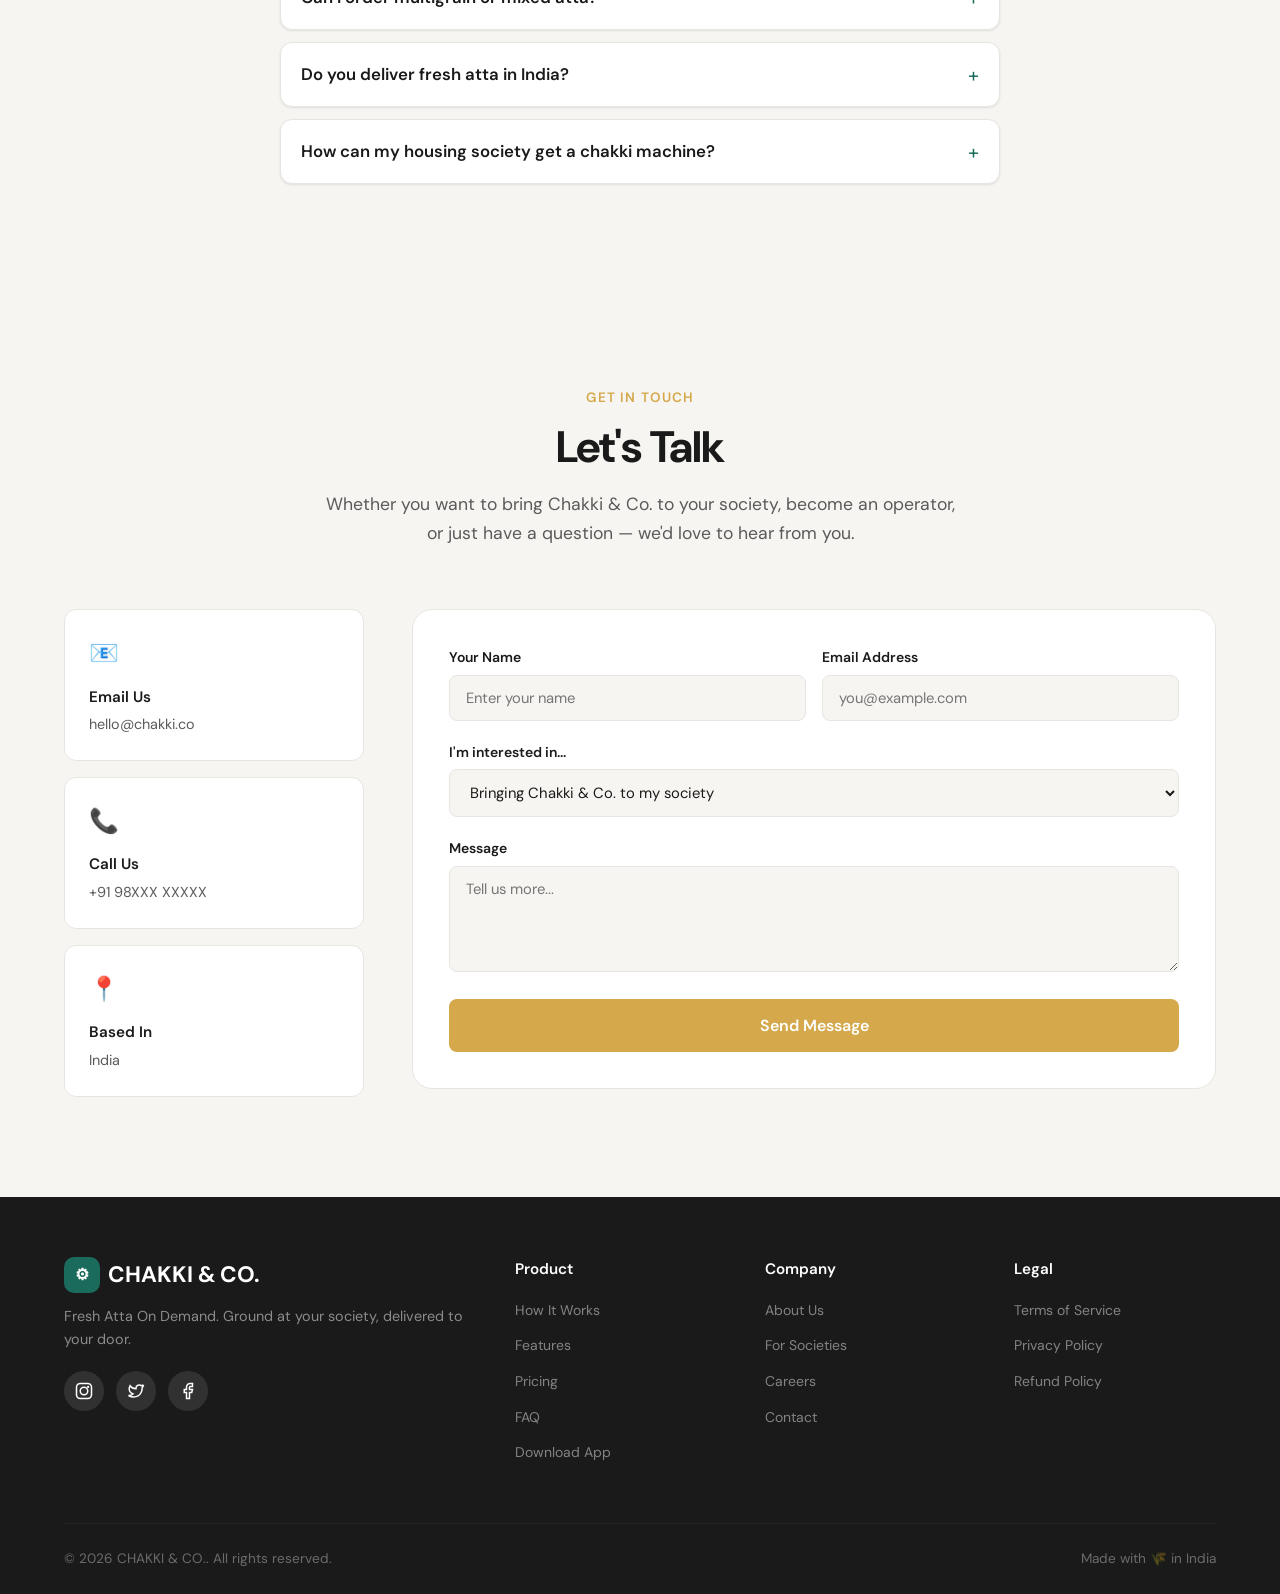
==== commit 91d5cbee: "SEO added" ====
--- a/index.html
+++ b/index.html
@@ -1,28 +1,59 @@
 <!DOCTYPE html>
-<html lang="en">
+<html lang="en-IN">
 <head>
   <meta charset="UTF-8" />
   <meta name="viewport" content="width=device-width, initial-scale=1.0" />
-  <title id="pageTitle">Loading...</title>
-  <meta name="description" id="metaDesc" content="" />
+  <!-- Static fallbacks for crawlers and first paint; script.js syncs with config.js -->
+  <title>Fresh Atta &amp; Multigrain Chakki in India | CHAKKI &amp; CO.</title>
+  <meta
+    name="description"
+    id="metaDesc"
+    content="Order fresh wheat atta and custom multigrain flour from your society chakki in India. Ground on demand, chemical-free, with doorstep delivery. Download the Chakki &amp; Co. app."
+  />
+  <meta
+    name="keywords"
+    content="chakki atta, fresh atta India, multigrain flour, society chakki, wheat atta delivery, grain grinding, custom atta blend, chemical free atta"
+  />
+  <link rel="canonical" href="https://chakki.co/" />
+  <meta property="og:type" content="website" />
+  <meta property="og:title" content="Fresh Atta &amp; Multigrain Chakki in India | CHAKKI &amp; CO." />
+  <meta
+    property="og:description"
+    content="Order fresh wheat atta and custom multigrain flour from your society chakki in India. Ground on demand, chemical-free, with doorstep delivery. Download the Chakki &amp; Co. app."
+  />
+  <meta property="og:url" content="https://chakki.co/" />
+  <meta property="og:site_name" content="CHAKKI &amp; CO." />
+  <meta property="og:locale" content="en_IN" />
+  <meta name="twitter:card" content="summary" />
+  <meta name="twitter:title" content="Fresh Atta &amp; Multigrain Chakki in India | CHAKKI &amp; CO." />
+  <meta
+    name="twitter:description"
+    content="Order fresh wheat atta and custom multigrain flour from your society chakki in India. Ground on demand, chemical-free, with doorstep delivery. Download the Chakki &amp; Co. app."
+  />
+  <meta name="theme-color" content="#1B6B5C" />
   <link rel="stylesheet" href="styles.css" />
   <link rel="preconnect" href="https://fonts.googleapis.com" />
   <link rel="preconnect" href="https://fonts.gstatic.com" crossorigin />
-  <link id="fontLink" href="" rel="stylesheet" />
-  <script src="config.js"></script>
+  <link
+    id="fontLink"
+    href="https://fonts.googleapis.com/css2?family=DM+Sans:ital,opsz,wght@0,9..40,300;0,9..40,400;0,9..40,500;0,9..40,600;0,9..40,700;1,9..40,400&display=swap"
+    rel="stylesheet"
+  />
 </head>
 <body>
+  <a class="skip-link" href="#main-content">Skip to main content</a>
   <!-- Navigation -->
-  <nav class="navbar" id="navbar">
+  <nav class="navbar" id="navbar" aria-label="Primary">
     <div class="container nav-container">
-      <a href="#" class="nav-logo" id="navLogo"></a>
-      <button class="nav-toggle" id="navToggle" aria-label="Toggle navigation">
+      <a href="/" class="nav-logo" id="navLogo"></a>
+      <button class="nav-toggle" id="navToggle" type="button" aria-expanded="false" aria-controls="navLinks" aria-label="Toggle navigation">
         <span></span><span></span><span></span>
       </button>
       <ul class="nav-links" id="navLinks"></ul>
     </div>
   </nav>
 
+  <main id="main-content">
   <!-- Hero -->
   <header class="hero" id="hero">
     <div class="container hero-container">
@@ -35,14 +66,14 @@
       </div>
       <div class="hero-visual">
         <div class="hero-phone">
-          <div class="phone-mockup">
+          <div class="phone-mockup" role="img" aria-label="App preview showing fresh atta and multigrain orders">
             <div class="phone-screen" id="heroPhone"></div>
           </div>
         </div>
-        <div id="heroFloats"></div>
+        <div id="heroFloats" aria-hidden="true"></div>
       </div>
     </div>
-    <div class="hero-wave">
+    <div class="hero-wave" aria-hidden="true">
       <svg viewBox="0 0 1440 120" fill="none" xmlns="http://www.w3.org/2000/svg" preserveAspectRatio="none">
         <path d="M0 60L48 52C96 44 192 28 288 24C384 20 480 28 576 40C672 52 768 68 864 72C960 76 1056 68 1152 56C1248 44 1344 28 1392 20L1440 12V120H0V60Z" fill="#ffffff"/>
       </svg>
@@ -50,7 +81,7 @@
   </header>
 
   <!-- Social Proof -->
-  <section class="social-proof">
+  <section class="social-proof" aria-label="Trust and scale">
     <div class="container">
       <p class="social-proof-text" id="proofHeadline"></p>
       <div class="proof-items" id="proofItems"></div>
@@ -58,7 +89,7 @@
   </section>
 
   <!-- How It Works -->
-  <section class="section" id="how-it-works">
+  <section class="section" id="how-it-works" aria-labelledby="hiw-heading">
     <div class="container">
       <div class="section-header" id="hiwHeader"></div>
       <div class="steps-grid" id="stepsGrid"></div>
@@ -66,7 +97,7 @@
   </section>
 
   <!-- Features -->
-  <section class="section section-alt" id="features">
+  <section class="section section-alt" id="features" aria-labelledby="features-heading">
     <div class="container">
       <div class="section-header" id="featuresHeader"></div>
       <div class="features-grid" id="featuresGrid"></div>
@@ -74,7 +105,7 @@
   </section>
 
   <!-- Pricing -->
-  <section class="section" id="pricing">
+  <section class="section" id="pricing" aria-labelledby="pricing-heading">
     <div class="container">
       <div class="section-header" id="pricingHeader"></div>
       <div class="pricing-grid" id="pricingGrid"></div>
@@ -83,14 +114,14 @@
   </section>
 
   <!-- For Societies -->
-  <section class="section section-alt" id="societies">
+  <section class="section section-alt" id="societies" aria-labelledby="societies-heading">
     <div class="container">
       <div class="societies-layout" id="societiesLayout"></div>
     </div>
   </section>
 
   <!-- Testimonials -->
-  <section class="section" id="testimonials">
+  <section class="section" id="testimonials" aria-labelledby="testimonials-heading">
     <div class="container">
       <div class="section-header" id="testimonialsHeader"></div>
       <div class="testimonials-grid" id="testimonialsGrid"></div>
@@ -98,23 +129,33 @@
   </section>
 
   <!-- Download App -->
-  <section class="section section-download" id="download">
+  <section class="section section-download" id="download" aria-labelledby="download-heading">
     <div class="container">
       <div class="download-layout" id="downloadLayout"></div>
     </div>
   </section>
 
+  <!-- FAQ (visible copy matches JSON-LD FAQPage) -->
+  <section class="section section-alt" id="faq" aria-labelledby="faq-heading">
+    <div class="container">
+      <div class="section-header" id="faqHeader"></div>
+      <div class="faq-list" id="faqList"></div>
+    </div>
+  </section>
+
   <!-- Contact -->
-  <section class="section section-alt" id="contact">
+  <section class="section section-alt" id="contact" aria-labelledby="contact-heading">
     <div class="container">
       <div class="section-header" id="contactHeader"></div>
       <div class="contact-layout" id="contactLayout"></div>
     </div>
   </section>
+  </main>
 
   <!-- Footer -->
   <footer class="footer" id="footer"></footer>
 
-  <script src="script.js"></script>
+  <script defer src="config.js"></script>
+  <script defer src="script.js"></script>
 </body>
 </html>
--- a/styles.css
+++ b/styles.css
@@ -47,6 +47,23 @@
   overflow-x: hidden;
 }
 
+.skip-link {
+  position: absolute;
+  left: -9999px;
+  top: 0;
+  z-index: 10000;
+  padding: 12px 20px;
+  background: var(--primary);
+  color: var(--surface-white);
+  font-weight: 600;
+  border-radius: 0 0 var(--radius-sm) var(--radius-sm);
+}
+.skip-link:focus {
+  left: 12px;
+  outline: 2px solid var(--accent);
+  outline-offset: 2px;
+}
+
 img { max-width: 100%; display: block; }
 a { text-decoration: none; color: inherit; }
 ul { list-style: none; }
@@ -472,6 +489,70 @@
   font-size: 1.1rem;
   color: var(--text-secondary);
   line-height: 1.7;
+}
+
+/* ===== FAQ ===== */
+.faq-list {
+  max-width: 720px;
+  margin: 0 auto;
+  display: flex;
+  flex-direction: column;
+  gap: 12px;
+}
+
+.faq-item {
+  background: var(--surface-white);
+  border: 1px solid var(--border);
+  border-radius: var(--radius-md);
+  padding: 0;
+  box-shadow: var(--shadow-sm);
+  transition: var(--transition);
+}
+
+.faq-item[open] {
+  box-shadow: var(--shadow-md);
+}
+
+.faq-summary {
+  cursor: pointer;
+  list-style: none;
+  font-weight: 600;
+  font-size: 1.05rem;
+  color: var(--text);
+  padding: 18px 20px;
+  padding-right: 44px;
+  position: relative;
+}
+
+.faq-summary::-webkit-details-marker {
+  display: none;
+}
+
+.faq-summary::after {
+  content: "+";
+  position: absolute;
+  right: 20px;
+  top: 50%;
+  transform: translateY(-50%);
+  font-size: 1.25rem;
+  color: var(--primary);
+  font-weight: 400;
+}
+
+.faq-item[open] .faq-summary::after {
+  content: "−";
+}
+
+.faq-answer {
+  padding: 0 20px 18px;
+  border-top: 1px solid var(--border);
+}
+
+.faq-answer p {
+  padding-top: 14px;
+  font-size: 0.98rem;
+  color: var(--text-secondary);
+  line-height: 1.75;
 }
 
 /* ===== HOW IT WORKS ===== */
@@ -1199,8 +1280,10 @@
   .nav-toggle.active span:nth-child(2) { opacity: 0; }
   .nav-toggle.active span:nth-child(3) { transform: translateY(-7px) rotate(-45deg); }
 
-  .hero { min-height: auto; padding-top: 100px; }
-  .hero-container { padding-bottom: 60px; }
+  .hero { min-height: auto; padding-top: 100px; overflow: visible; }
+  .hero-container { position: relative; z-index: 2; padding-bottom: 100px; }
+  .hero-wave { z-index: 1; }
+  .hero-wave svg { height: 50px; }
   .hero-actions { flex-direction: column; align-items: center; }
   .hero-stats { flex-direction: column; gap: 12px; }
   .stat-divider { width: 40px; height: 1px; }
@@ -1210,7 +1293,7 @@
 
   .features-grid { grid-template-columns: 1fr; }
   .pricing-grid { grid-template-columns: 1fr; }
-  .pricing-card:last-child { grid-column: auto; max-width: none; }
+  .pricing-card:last-child { grid-column: auto; max-width: none; justify-self: stretch; }
   .pricing-featured { transform: none; }
   .pricing-featured:hover { transform: translateY(-4px); }
 
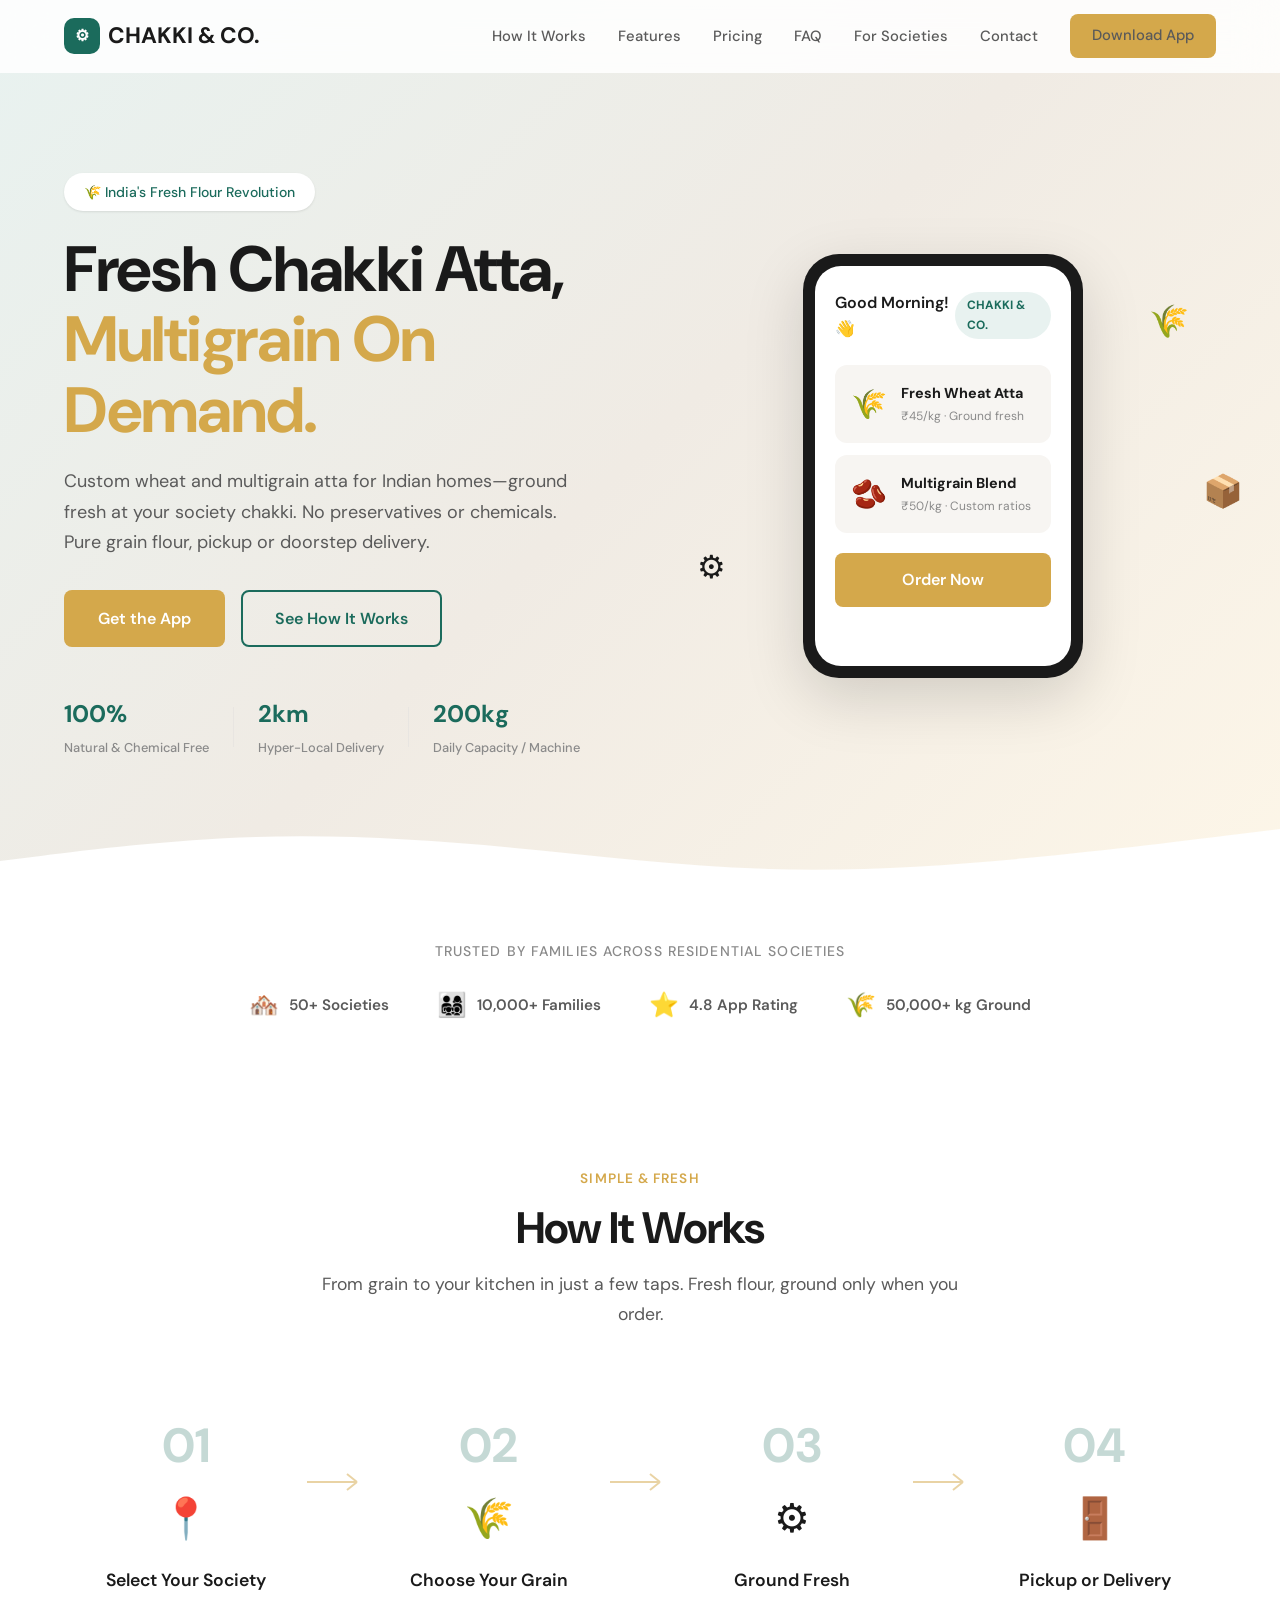
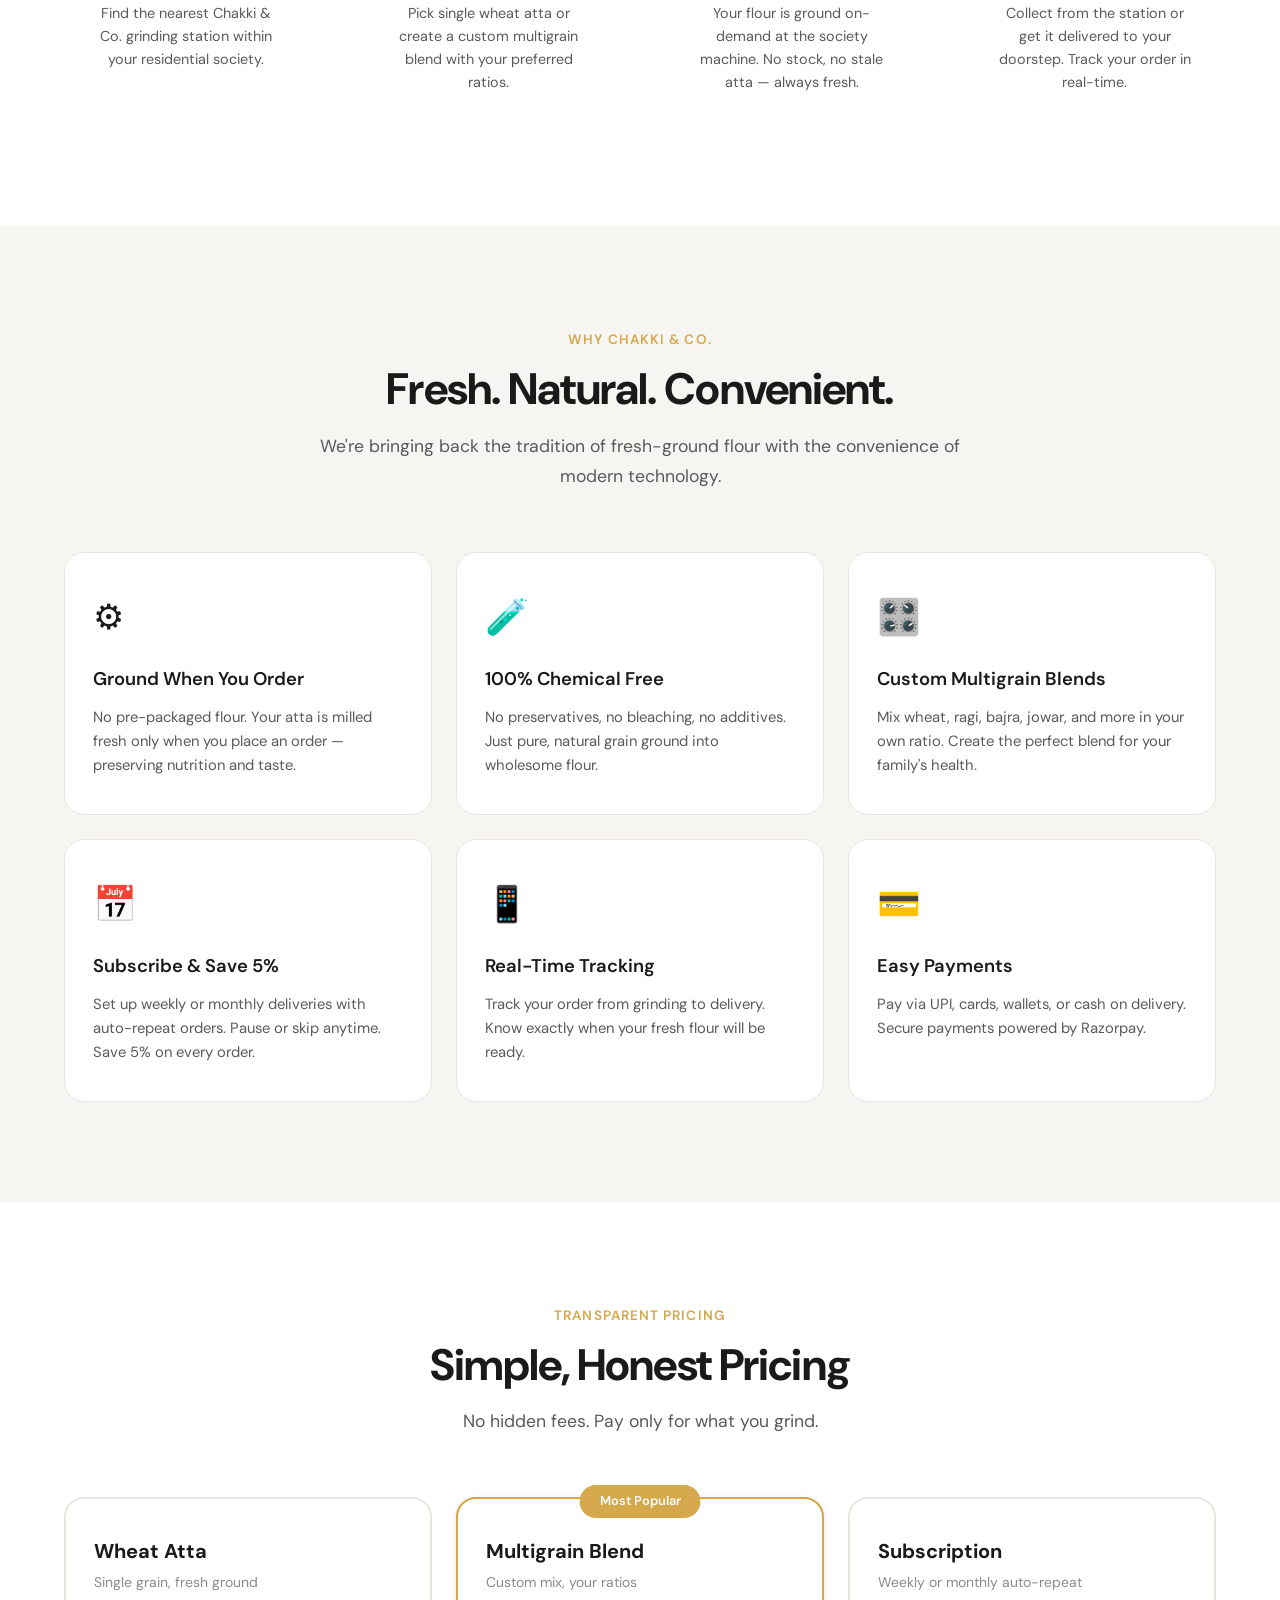
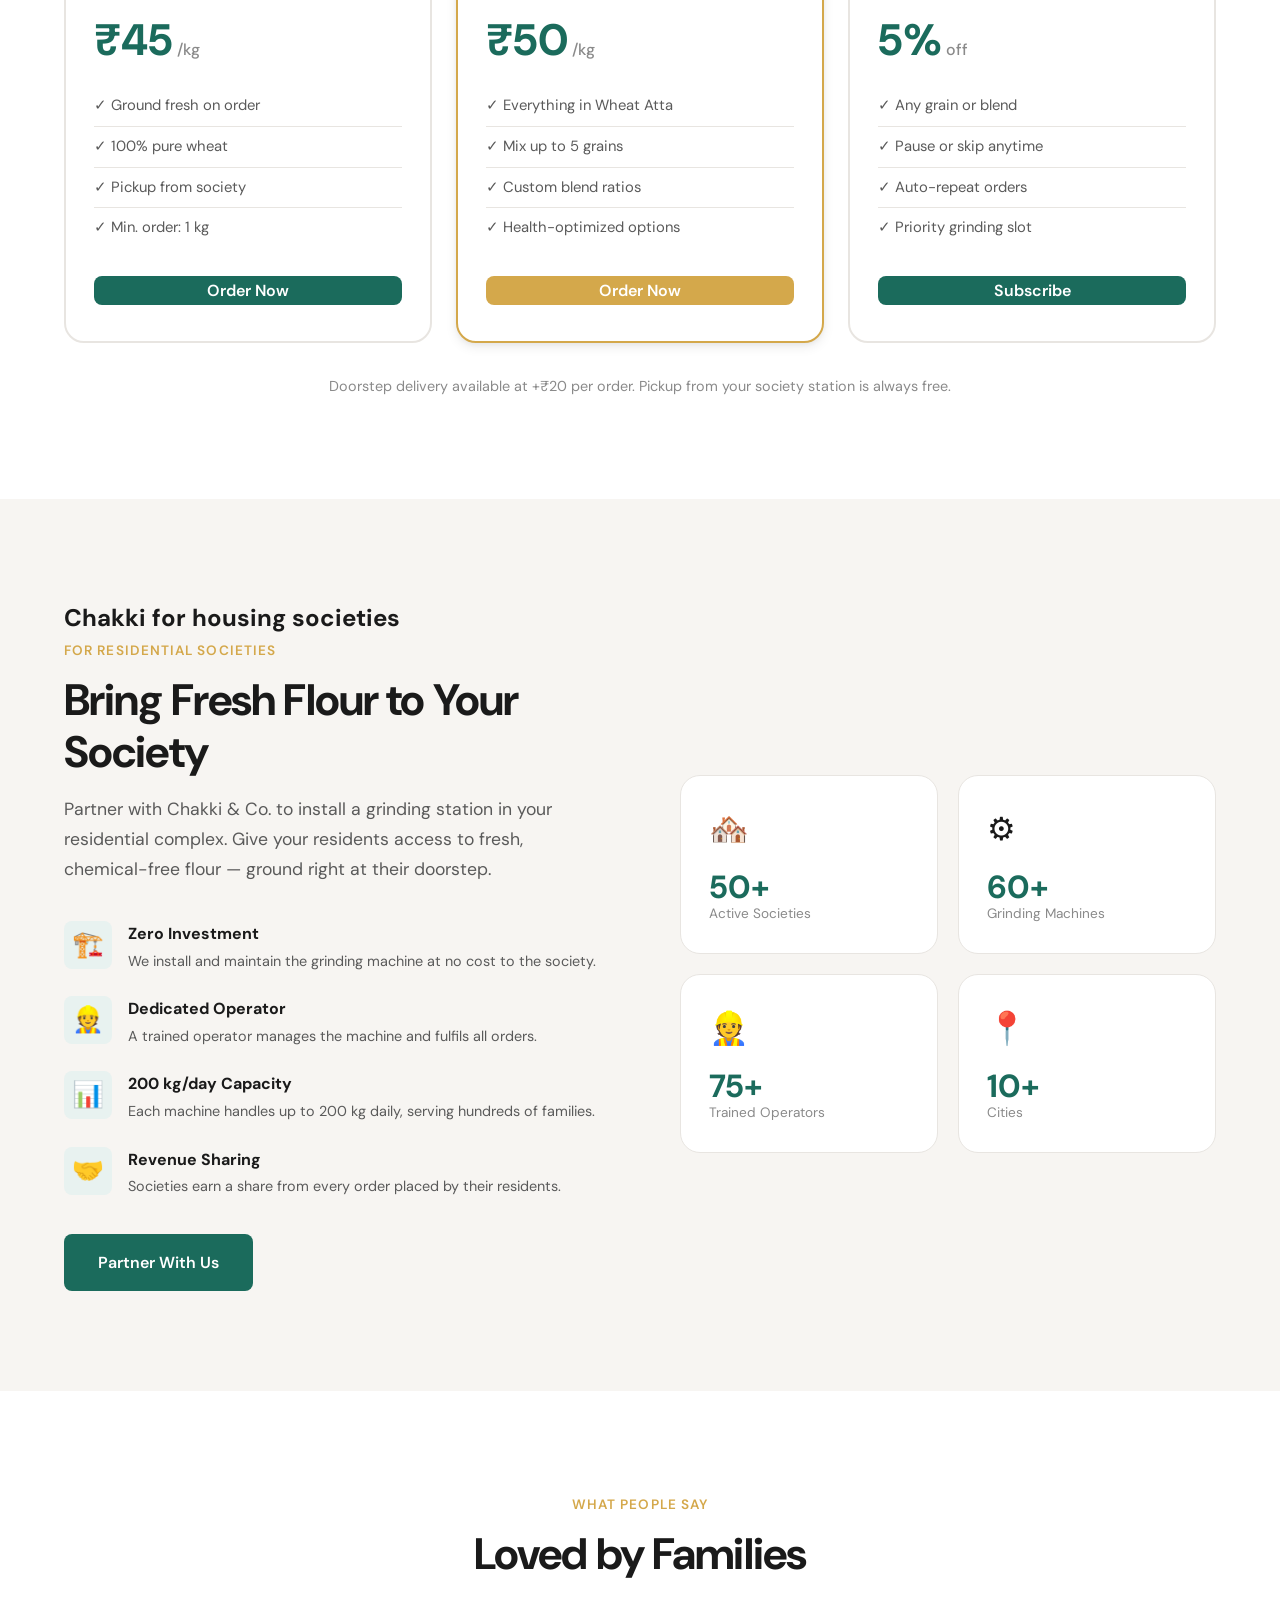
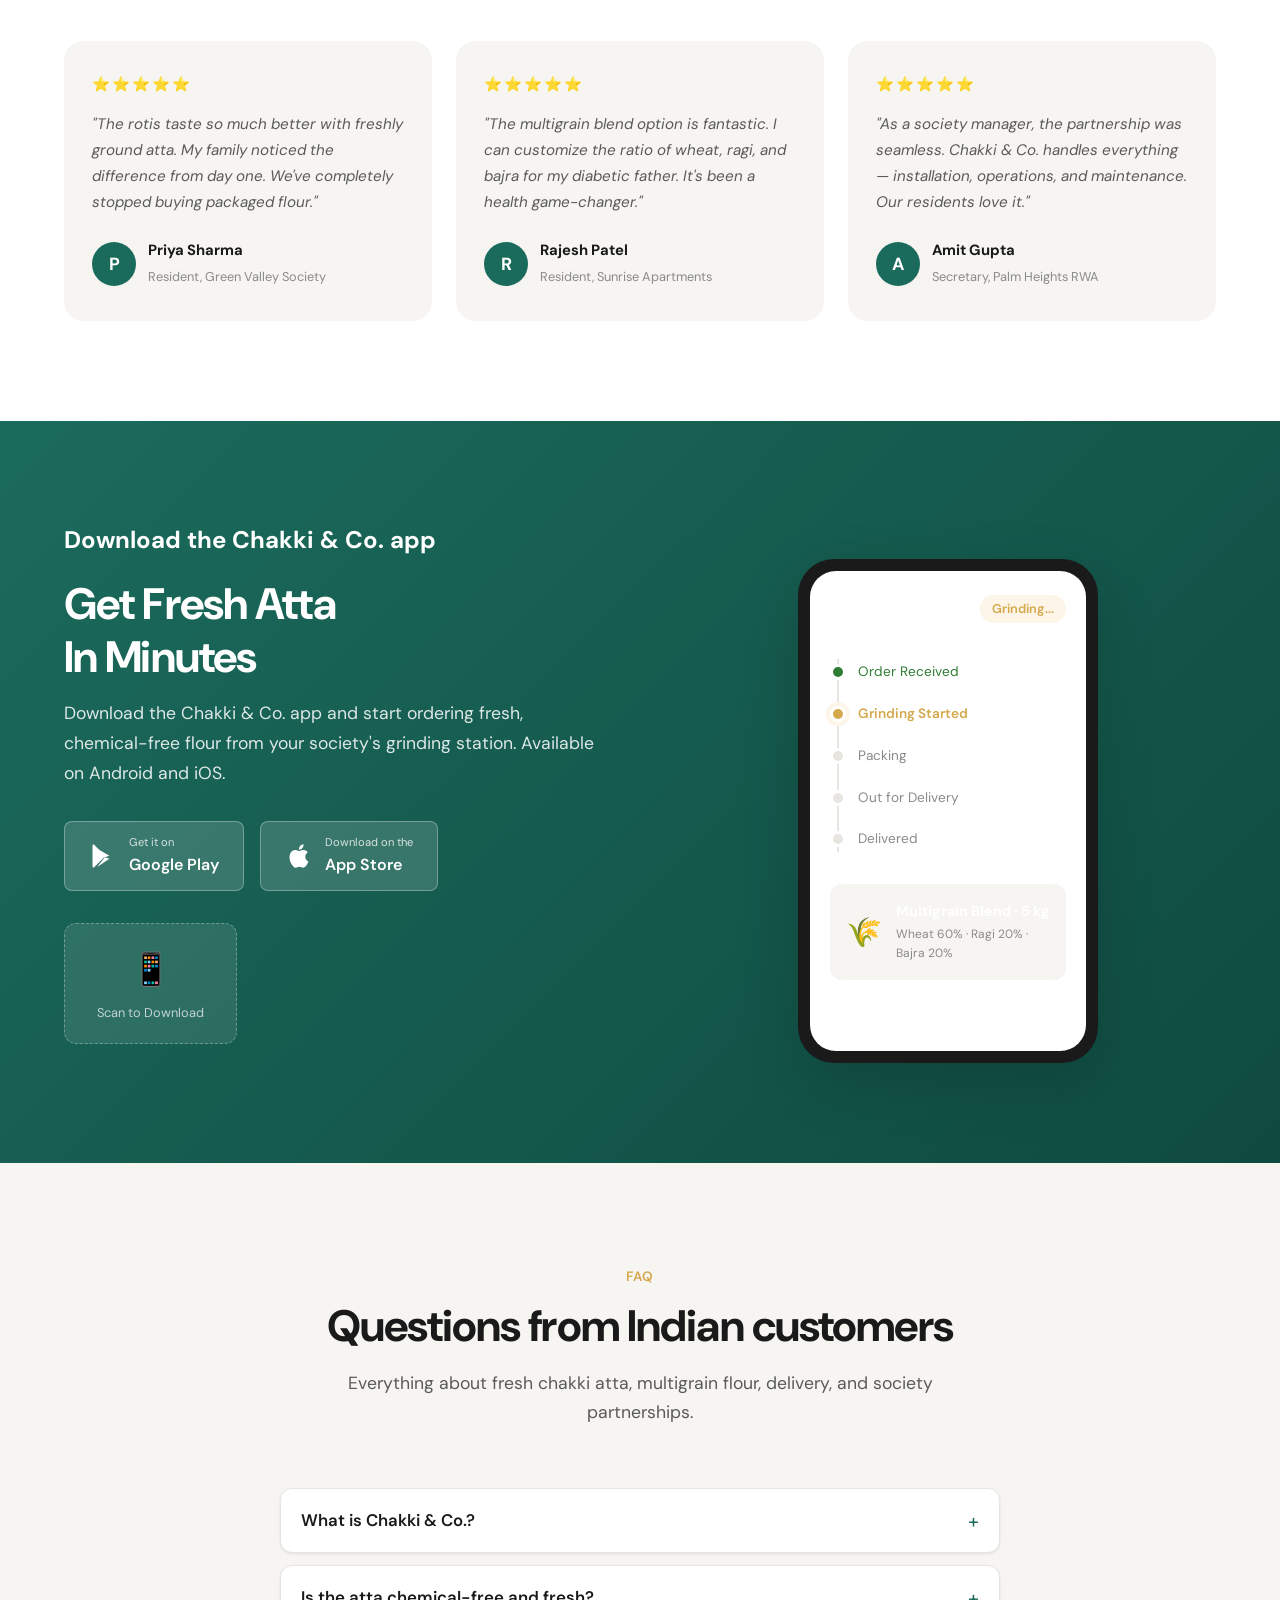
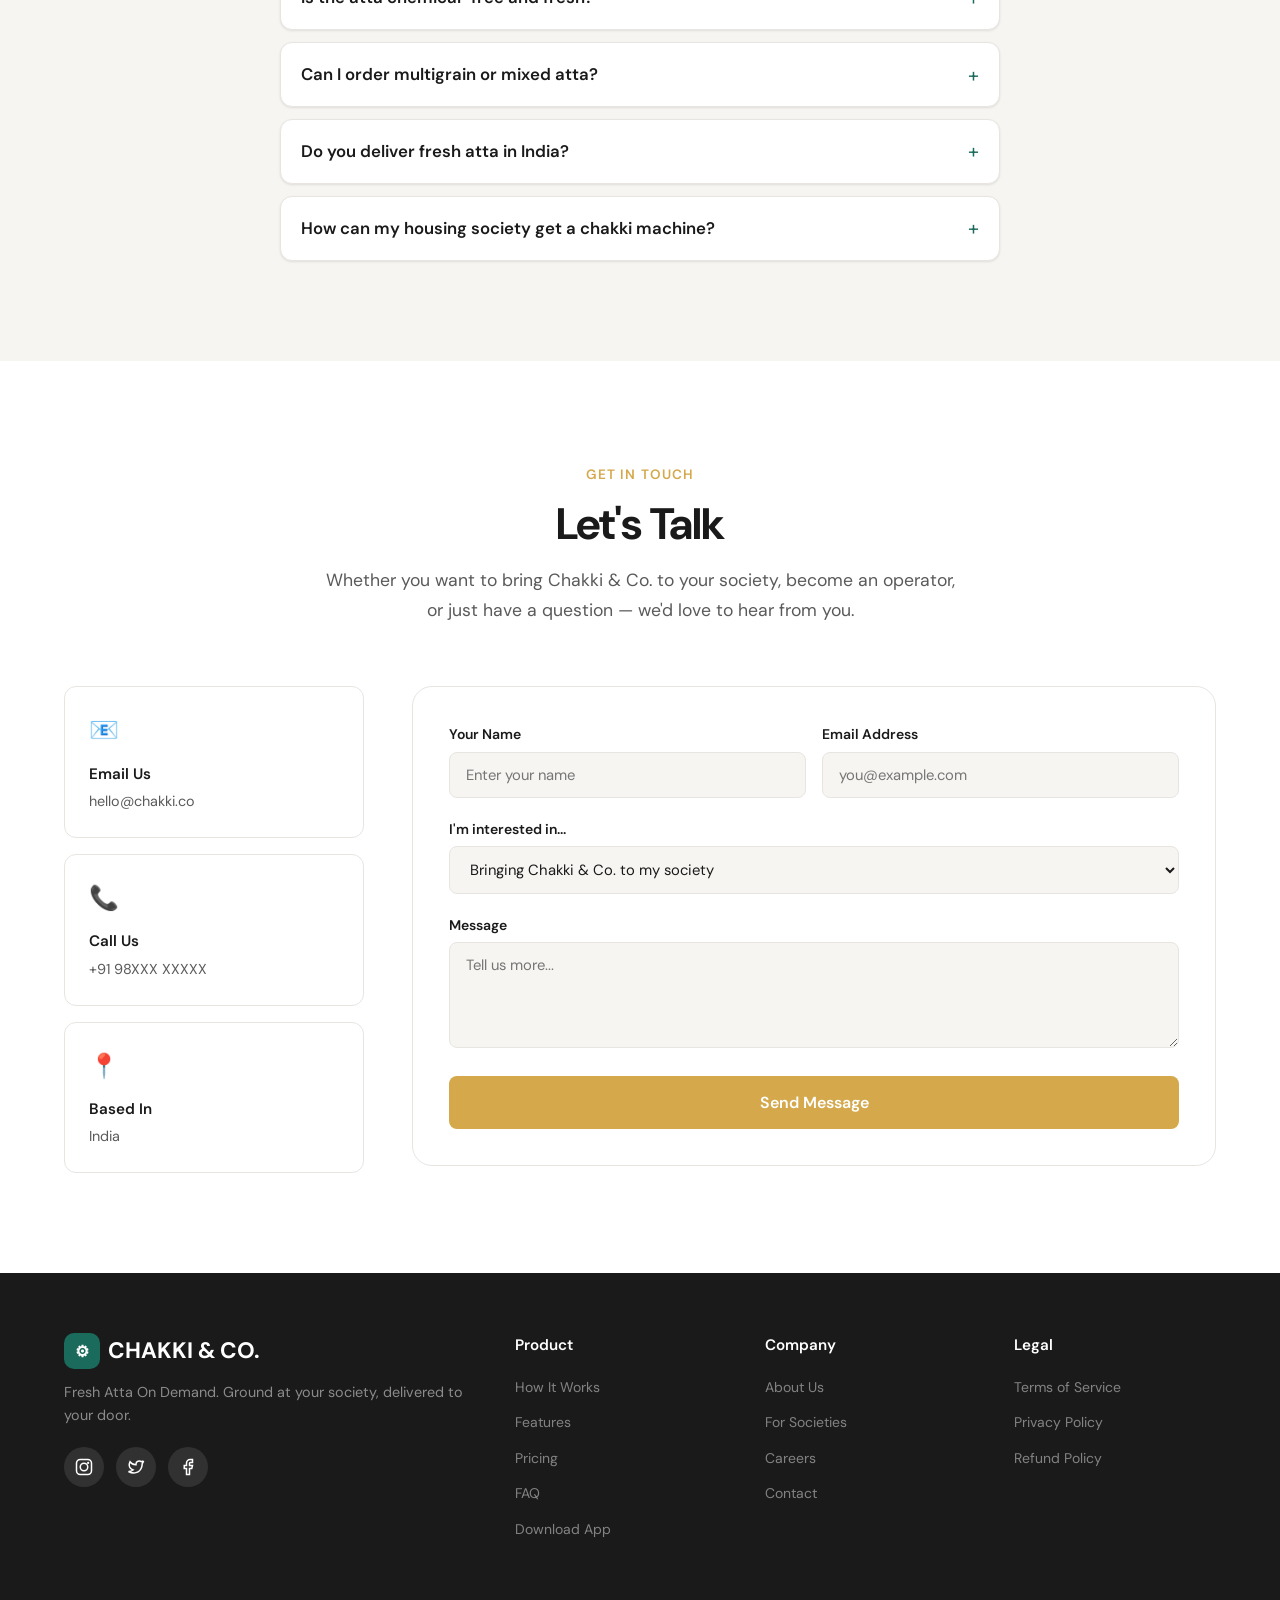
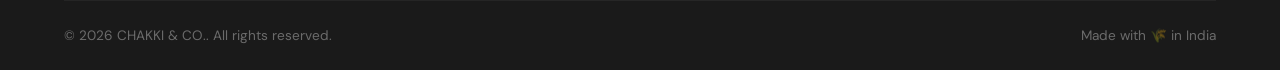
==== commit 04ec5be7: "seo added" ====
--- a/index.html
+++ b/index.html
@@ -3,35 +3,231 @@
 <head>
   <meta charset="UTF-8" />
   <meta name="viewport" content="width=device-width, initial-scale=1.0" />
-  <!-- Static fallbacks for crawlers and first paint; script.js syncs with config.js -->
-  <title>Fresh Atta &amp; Multigrain Chakki in India | CHAKKI &amp; CO.</title>
+
+  <!-- ================================================
+       PRIMARY SEO TAGS
+  ================================================ -->
+  <title>Fresh Stone-Ground Chakki Atta Online | Order Today — Chakki &amp; Co.</title>
+
   <meta
     name="description"
     id="metaDesc"
-    content="Order fresh wheat atta and custom multigrain flour from your society chakki in India. Ground on demand, chemical-free, with doorstep delivery. Download the Chakki &amp; Co. app."
+    content="100% freshly milled whole wheat &amp; multigrain atta, ground per order from your society chakki. No preservatives, no maida. Traditional stone grinding. Free delivery above ₹499. Order now."
   />
+
   <meta
     name="keywords"
-    content="chakki atta, fresh atta India, multigrain flour, society chakki, wheat atta delivery, grain grinding, custom atta blend, chemical free atta"
+    content="fresh chakki atta, stone ground atta, multigrain atta online, society chakki, wheat atta home delivery India, chemical free atta, custom atta blend, freshly milled atta, chakki atta near me"
   />
+
+  <meta name="robots" content="index, follow, max-snippet:-1, max-image-preview:large, max-video-preview:-1" />
+  <meta name="googlebot" content="index, follow" />
+  <meta name="author" content="Chakki &amp; Co." />
+  <meta name="theme-color" content="#1B6B5C" />
+
   <link rel="canonical" href="https://chakki.co/" />
+
+  <!-- ================================================
+       OPEN GRAPH (Facebook / WhatsApp / LinkedIn)
+  ================================================ -->
   <meta property="og:type" content="website" />
-  <meta property="og:title" content="Fresh Atta &amp; Multigrain Chakki in India | CHAKKI &amp; CO." />
+  <meta property="og:title" content="Fresh Stone-Ground Chakki Atta Online | Chakki &amp; Co." />
   <meta
     property="og:description"
-    content="Order fresh wheat atta and custom multigrain flour from your society chakki in India. Ground on demand, chemical-free, with doorstep delivery. Download the Chakki &amp; Co. app."
+    content="100% freshly milled whole wheat &amp; multigrain atta, ground per order. No preservatives. Traditional stone chakki. Free delivery above ₹499."
   />
   <meta property="og:url" content="https://chakki.co/" />
-  <meta property="og:site_name" content="CHAKKI &amp; CO." />
+  <meta property="og:site_name" content="Chakki &amp; Co." />
   <meta property="og:locale" content="en_IN" />
-  <meta name="twitter:card" content="summary" />
-  <meta name="twitter:title" content="Fresh Atta &amp; Multigrain Chakki in India | CHAKKI &amp; CO." />
+  <meta property="og:image" content="https://chakki.co/og-image.jpg" />
+  <meta property="og:image:width" content="1200" />
+  <meta property="og:image:height" content="630" />
+  <meta property="og:image:alt" content="Chakki &amp; Co. — Fresh stone-ground atta delivered to your door" />
+
+  <!-- ================================================
+       TWITTER / X CARD
+  ================================================ -->
+  <meta name="twitter:card" content="summary_large_image" />
+  <meta name="twitter:title" content="Fresh Stone-Ground Chakki Atta Online | Chakki &amp; Co." />
   <meta
     name="twitter:description"
-    content="Order fresh wheat atta and custom multigrain flour from your society chakki in India. Ground on demand, chemical-free, with doorstep delivery. Download the Chakki &amp; Co. app."
+    content="100% freshly milled whole wheat &amp; multigrain atta, ground per order. No preservatives. Traditional stone chakki. Free delivery above ₹499."
   />
-  <meta name="theme-color" content="#1B6B5C" />
-  <link rel="stylesheet" href="styles.css" />
+  <meta name="twitter:image" content="https://chakki.co/og-image.jpg" />
+  <meta name="twitter:image:alt" content="Chakki &amp; Co. — Fresh stone-ground atta" />
+  <meta name="twitter:site" content="@ChakkiCo" />
+
+  <!-- ================================================
+       STRUCTURED DATA — Organization
+  ================================================ -->
+  <script type="application/ld+json">
+  {
+    "@context": "https://schema.org",
+    "@type": "Organization",
+    "name": "Chakki & Co.",
+    "url": "https://chakki.co/",
+    "logo": "https://chakki.co/logo.png",
+    "description": "Chakki & Co. provides 100% freshly stone-ground whole wheat and multigrain atta, milled per order and delivered across India.",
+    "foundingLocation": {
+      "@type": "Place",
+      "addressCountry": "IN"
+    },
+    "contactPoint": {
+      "@type": "ContactPoint",
+      "contactType": "customer support",
+      "availableLanguage": ["English", "Hindi"]
+    },
+    "sameAs": [
+      "https://www.instagram.com/chakki.co",
+      "https://www.facebook.com/ChakkiCo"
+    ]
+  }
+  </script>
+
+  <!-- ================================================
+       STRUCTURED DATA — WebSite (Sitelinks Searchbox)
+  ================================================ -->
+  <script type="application/ld+json">
+  {
+    "@context": "https://schema.org",
+    "@type": "WebSite",
+    "name": "Chakki & Co.",
+    "url": "https://chakki.co/",
+    "potentialAction": {
+      "@type": "SearchAction",
+      "target": {
+        "@type": "EntryPoint",
+        "urlTemplate": "https://chakki.co/?q={search_term_string}"
+      },
+      "query-input": "required name=search_term_string"
+    }
+  }
+  </script>
+
+  <!-- ================================================
+       STRUCTURED DATA — LocalBusiness
+  ================================================ -->
+  <script type="application/ld+json">
+  {
+    "@context": "https://schema.org",
+    "@type": "LocalBusiness",
+    "name": "Chakki & Co.",
+    "image": "https://chakki.co/og-image.jpg",
+    "url": "https://chakki.co/",
+    "description": "Fresh stone-ground whole wheat and multigrain atta milled per order and delivered pan-India.",
+    "priceRange": "₹₹",
+    "servesCuisine": "Indian",
+    "areaServed": {
+      "@type": "Country",
+      "name": "India"
+    },
+    "hasOfferCatalog": {
+      "@type": "OfferCatalog",
+      "name": "Fresh Atta Products",
+      "itemListElement": [
+        {
+          "@type": "Offer",
+          "itemOffered": {
+            "@type": "Product",
+            "name": "Whole Wheat Chakki Atta",
+            "description": "100% freshly stone-ground whole wheat atta, milled per order with no preservatives or additives."
+          }
+        },
+        {
+          "@type": "Offer",
+          "itemOffered": {
+            "@type": "Product",
+            "name": "Multigrain Atta",
+            "description": "Stone-ground multigrain flour blend with whole wheat, ragi, barley, oats, and chana for higher fibre and protein."
+          }
+        },
+        {
+          "@type": "Offer",
+          "itemOffered": {
+            "@type": "Product",
+            "name": "Custom Atta Blend",
+            "description": "Create your own custom atta blend from premium whole grains, stone-ground fresh per order."
+          }
+        }
+      ]
+    }
+  }
+  </script>
+
+  <!-- ================================================
+       STRUCTURED DATA — FAQPage
+       (Keep in sync with visible #faq section below)
+  ================================================ -->
+  <script type="application/ld+json">
+  {
+    "@context": "https://schema.org",
+    "@type": "FAQPage",
+    "mainEntity": [
+      {
+        "@type": "Question",
+        "name": "What is chakki atta?",
+        "acceptedAnswer": {
+          "@type": "Answer",
+          "text": "Chakki atta is whole wheat flour ground using traditional stone mills (chakkis), which preserves the bran, germ, and endosperm for maximum nutrition and flavour — unlike roller-milled packaged flour."
+        }
+      },
+      {
+        "@type": "Question",
+        "name": "How is Chakki & Co. atta different from packaged atta?",
+        "acceptedAnswer": {
+          "@type": "Answer",
+          "text": "We mill your atta fresh per order using emery stone grinding. There are no preservatives, no maida mixing, and no additives — just 100% whole wheat or your chosen grain blend, ground the same day it ships."
+        }
+      },
+      {
+        "@type": "Question",
+        "name": "Do you offer home delivery across India?",
+        "acceptedAnswer": {
+          "@type": "Answer",
+          "text": "Yes, Chakki & Co. delivers freshly milled atta pan-India with fast dispatch. Free delivery is available on orders above ₹499."
+        }
+      },
+      {
+        "@type": "Question",
+        "name": "What is multigrain atta made of?",
+        "acceptedAnswer": {
+          "@type": "Answer",
+          "text": "Our multigrain atta blend includes whole wheat, barley, ragi (finger millet), chana (chickpea flour), oats, and soya — providing higher fibre and protein than plain wheat atta."
+        }
+      },
+      {
+        "@type": "Question",
+        "name": "Can I order a custom grain blend?",
+        "acceptedAnswer": {
+          "@type": "Answer",
+          "text": "Yes! Chakki & Co. lets you customise your own atta blend from a range of whole grains. Your blend is then stone-ground fresh and delivered to your door."
+        }
+      }
+    ]
+  }
+  </script>
+
+  <!-- ================================================
+       STRUCTURED DATA — BreadcrumbList
+  ================================================ -->
+  <script type="application/ld+json">
+  {
+    "@context": "https://schema.org",
+    "@type": "BreadcrumbList",
+    "itemListElement": [
+      {
+        "@type": "ListItem",
+        "position": 1,
+        "name": "Home",
+        "item": "https://chakki.co/"
+      }
+    ]
+  }
+  </script>
+
+  <!-- ================================================
+       PERFORMANCE — Preconnect & Font
+  ================================================ -->
   <link rel="preconnect" href="https://fonts.googleapis.com" />
   <link rel="preconnect" href="https://fonts.gstatic.com" crossorigin />
   <link
@@ -39,121 +235,239 @@
     href="https://fonts.googleapis.com/css2?family=DM+Sans:ital,opsz,wght@0,9..40,300;0,9..40,400;0,9..40,500;0,9..40,600;0,9..40,700;1,9..40,400&display=swap"
     rel="stylesheet"
   />
+
+  <link rel="stylesheet" href="styles.css" />
 </head>
+
 <body>
   <a class="skip-link" href="#main-content">Skip to main content</a>
+
   <!-- Navigation -->
-  <nav class="navbar" id="navbar" aria-label="Primary">
+  <nav class="navbar" id="navbar" aria-label="Primary navigation">
     <div class="container nav-container">
-      <a href="/" class="nav-logo" id="navLogo"></a>
-      <button class="nav-toggle" id="navToggle" type="button" aria-expanded="false" aria-controls="navLinks" aria-label="Toggle navigation">
+      <a href="/" class="nav-logo" id="navLogo" aria-label="Chakki &amp; Co. — home"></a>
+      <button
+        class="nav-toggle"
+        id="navToggle"
+        type="button"
+        aria-expanded="false"
+        aria-controls="navLinks"
+        aria-label="Toggle navigation menu"
+      >
         <span></span><span></span><span></span>
       </button>
-      <ul class="nav-links" id="navLinks"></ul>
+      <ul class="nav-links" id="navLinks" role="list"></ul>
     </div>
   </nav>
 
   <main id="main-content">
-  <!-- Hero -->
-  <header class="hero" id="hero">
-    <div class="container hero-container">
-      <div class="hero-content">
-        <p class="hero-badge" id="heroBadge"></p>
-        <h1 class="hero-title" id="heroTitle"></h1>
-        <p class="hero-subtitle" id="heroSubtitle"></p>
-        <div class="hero-actions" id="heroActions"></div>
-        <div class="hero-stats" id="heroStats"></div>
-      </div>
-      <div class="hero-visual">
-        <div class="hero-phone">
-          <div class="phone-mockup" role="img" aria-label="App preview showing fresh atta and multigrain orders">
-            <div class="phone-screen" id="heroPhone"></div>
-          </div>
-        </div>
-        <div id="heroFloats" aria-hidden="true"></div>
-      </div>
-    </div>
-    <div class="hero-wave" aria-hidden="true">
-      <svg viewBox="0 0 1440 120" fill="none" xmlns="http://www.w3.org/2000/svg" preserveAspectRatio="none">
-        <path d="M0 60L48 52C96 44 192 28 288 24C384 20 480 28 576 40C672 52 768 68 864 72C960 76 1056 68 1152 56C1248 44 1344 28 1392 20L1440 12V120H0V60Z" fill="#ffffff"/>
-      </svg>
-    </div>
-  </header>
-
-  <!-- Social Proof -->
-  <section class="social-proof" aria-label="Trust and scale">
-    <div class="container">
-      <p class="social-proof-text" id="proofHeadline"></p>
-      <div class="proof-items" id="proofItems"></div>
-    </div>
-  </section>
-
-  <!-- How It Works -->
-  <section class="section" id="how-it-works" aria-labelledby="hiw-heading">
-    <div class="container">
-      <div class="section-header" id="hiwHeader"></div>
-      <div class="steps-grid" id="stepsGrid"></div>
-    </div>
-  </section>
-
-  <!-- Features -->
-  <section class="section section-alt" id="features" aria-labelledby="features-heading">
-    <div class="container">
-      <div class="section-header" id="featuresHeader"></div>
-      <div class="features-grid" id="featuresGrid"></div>
-    </div>
-  </section>
-
-  <!-- Pricing -->
-  <section class="section" id="pricing" aria-labelledby="pricing-heading">
-    <div class="container">
-      <div class="section-header" id="pricingHeader"></div>
-      <div class="pricing-grid" id="pricingGrid"></div>
-      <div class="pricing-note" id="pricingNote"></div>
-    </div>
-  </section>
-
-  <!-- For Societies -->
-  <section class="section section-alt" id="societies" aria-labelledby="societies-heading">
-    <div class="container">
-      <div class="societies-layout" id="societiesLayout"></div>
-    </div>
-  </section>
-
-  <!-- Testimonials -->
-  <section class="section" id="testimonials" aria-labelledby="testimonials-heading">
-    <div class="container">
-      <div class="section-header" id="testimonialsHeader"></div>
-      <div class="testimonials-grid" id="testimonialsGrid"></div>
-    </div>
-  </section>
-
-  <!-- Download App -->
-  <section class="section section-download" id="download" aria-labelledby="download-heading">
-    <div class="container">
-      <div class="download-layout" id="downloadLayout"></div>
-    </div>
-  </section>
-
-  <!-- FAQ (visible copy matches JSON-LD FAQPage) -->
-  <section class="section section-alt" id="faq" aria-labelledby="faq-heading">
-    <div class="container">
-      <div class="section-header" id="faqHeader"></div>
-      <div class="faq-list" id="faqList"></div>
-    </div>
-  </section>
-
-  <!-- Contact -->
-  <section class="section section-alt" id="contact" aria-labelledby="contact-heading">
-    <div class="container">
-      <div class="section-header" id="contactHeader"></div>
-      <div class="contact-layout" id="contactLayout"></div>
-    </div>
-  </section>
+
+    <!-- ============================================================
+         HERO
+         Static H1 is indexed by crawlers; script.js can enhance it.
+    ============================================================ -->
+    <header class="hero" id="hero">
+      <div class="container hero-container">
+        <div class="hero-content">
+          <p class="hero-badge" id="heroBadge">Fresh. Stone-ground. Delivered.</p>
+
+          <h1 class="hero-title" id="heroTitle">
+            Freshly Ground Chakki Atta — Delivered to Your Door
+          </h1>
+
+          <p class="hero-subtitle" id="heroSubtitle">
+            100% whole wheat &amp; multigrain atta, stone-ground per order.
+            No preservatives. No maida. Straight from the chakki to your kitchen.
+          </p>
+
+          <div class="hero-actions" id="heroActions"></div>
+          <div class="hero-stats" id="heroStats"></div>
+        </div>
+
+        <div class="hero-visual">
+          <div class="hero-phone">
+            <div
+              class="phone-mockup"
+              role="img"
+              aria-label="App preview showing fresh chakki atta and multigrain orders"
+            >
+              <div class="phone-screen" id="heroPhone"></div>
+            </div>
+          </div>
+          <div id="heroFloats" aria-hidden="true"></div>
+        </div>
+      </div>
+
+      <div class="hero-wave" aria-hidden="true">
+        <svg viewBox="0 0 1440 120" fill="none" xmlns="http://www.w3.org/2000/svg" preserveAspectRatio="none">
+          <path d="M0 60L48 52C96 44 192 28 288 24C384 20 480 28 576 40C672 52 768 68 864 72C960 76 1056 68 1152 56C1248 44 1344 28 1392 20L1440 12V120H0V60Z" fill="#ffffff"/>
+        </svg>
+      </div>
+    </header>
+
+    <!-- Social Proof -->
+    <section class="social-proof" aria-label="Trust and scale indicators">
+      <div class="container">
+        <p class="social-proof-text" id="proofHeadline">
+          Trusted by thousands of families across India
+        </p>
+        <div class="proof-items" id="proofItems"></div>
+      </div>
+    </section>
+
+    <!-- How It Works -->
+    <section class="section" id="how-it-works" aria-labelledby="hiw-heading">
+      <div class="container">
+        <div class="section-header" id="hiwHeader">
+          <h2 id="hiw-heading">How it works</h2>
+          <p>Getting fresh stone-ground atta has never been easier</p>
+        </div>
+        <div class="steps-grid" id="stepsGrid"></div>
+      </div>
+    </section>
+
+    <!-- Features / Why Chakki Atta -->
+    <section class="section section-alt" id="features" aria-labelledby="features-heading">
+      <div class="container">
+        <div class="section-header" id="featuresHeader">
+          <h2 id="features-heading">Why stone-ground chakki atta?</h2>
+          <p>Traditional stone grinding preserves nutrients that roller milling destroys</p>
+        </div>
+        <div class="features-grid" id="featuresGrid"></div>
+      </div>
+    </section>
+
+    <!-- Products / Pricing -->
+    <section class="section" id="pricing" aria-labelledby="pricing-heading">
+      <div class="container">
+        <div class="section-header" id="pricingHeader">
+          <h2 id="pricing-heading">Our fresh atta range</h2>
+          <p>Whole wheat, multigrain, and custom blends — all stone-ground fresh per order</p>
+        </div>
+        <div class="pricing-grid" id="pricingGrid"></div>
+        <div class="pricing-note" id="pricingNote"></div>
+      </div>
+    </section>
+
+    <!-- For Societies -->
+    <section class="section section-alt" id="societies" aria-labelledby="societies-heading">
+      <div class="container">
+        <h2 id="societies-heading" class="visually-hidden">Chakki for housing societies</h2>
+        <div class="societies-layout" id="societiesLayout"></div>
+      </div>
+    </section>
+
+    <!-- Testimonials -->
+    <section class="section" id="testimonials" aria-labelledby="testimonials-heading">
+      <div class="container">
+        <div class="section-header" id="testimonialsHeader">
+          <h2 id="testimonials-heading">What our customers say</h2>
+          <p>Real families sharing their experience with fresh chakki atta</p>
+        </div>
+        <div class="testimonials-grid" id="testimonialsGrid"></div>
+      </div>
+    </section>
+
+    <!-- Download App -->
+    <section class="section section-download" id="download" aria-labelledby="download-heading">
+      <div class="container">
+        <h2 id="download-heading" class="visually-hidden">Download the Chakki &amp; Co. app</h2>
+        <div class="download-layout" id="downloadLayout"></div>
+      </div>
+    </section>
+
+    <!-- ============================================================
+         FAQ — Visible text must match FAQPage JSON-LD above exactly
+    ============================================================ -->
+    <section class="section section-alt" id="faq" aria-labelledby="faq-heading">
+      <div class="container">
+        <div class="section-header" id="faqHeader">
+          <h2 id="faq-heading">Frequently asked questions</h2>
+          <p>Everything you need to know about fresh chakki atta</p>
+        </div>
+
+        <!-- Static FAQ visible to crawlers; script.js may enhance with accordion -->
+        <div class="faq-list" id="faqList">
+          <div class="faq-item" itemscope itemprop="mainEntity" itemtype="https://schema.org/Question">
+            <h3 itemprop="name">What is chakki atta?</h3>
+            <div itemscope itemprop="acceptedAnswer" itemtype="https://schema.org/Answer">
+              <p itemprop="text">
+                Chakki atta is whole wheat flour ground using traditional stone mills (chakkis),
+                which preserves the bran, germ, and endosperm for maximum nutrition and flavour —
+                unlike roller-milled packaged flour.
+              </p>
+            </div>
+          </div>
+
+          <div class="faq-item" itemscope itemprop="mainEntity" itemtype="https://schema.org/Question">
+            <h3 itemprop="name">How is Chakki &amp; Co. atta different from packaged atta?</h3>
+            <div itemscope itemprop="acceptedAnswer" itemtype="https://schema.org/Answer">
+              <p itemprop="text">
+                We mill your atta fresh per order using emery stone grinding. There are no
+                preservatives, no maida mixing, and no additives — just 100% whole wheat or your
+                chosen grain blend, ground the same day it ships.
+              </p>
+            </div>
+          </div>
+
+          <div class="faq-item" itemscope itemprop="mainEntity" itemtype="https://schema.org/Question">
+            <h3 itemprop="name">Do you offer home delivery across India?</h3>
+            <div itemscope itemprop="acceptedAnswer" itemtype="https://schema.org/Answer">
+              <p itemprop="text">
+                Yes, Chakki &amp; Co. delivers freshly milled atta pan-India with fast dispatch.
+                Free delivery is available on orders above ₹499.
+              </p>
+            </div>
+          </div>
+
+          <div class="faq-item" itemscope itemprop="mainEntity" itemtype="https://schema.org/Question">
+            <h3 itemprop="name">What is multigrain atta made of?</h3>
+            <div itemscope itemprop="acceptedAnswer" itemtype="https://schema.org/Answer">
+              <p itemprop="text">
+                Our multigrain atta blend includes whole wheat, barley, ragi (finger millet),
+                chana (chickpea flour), oats, and soya — providing higher fibre and protein than
+                plain wheat atta.
+              </p>
+            </div>
+          </div>
+
+          <div class="faq-item" itemscope itemprop="mainEntity" itemtype="https://schema.org/Question">
+            <h3 itemprop="name">Can I order a custom grain blend?</h3>
+            <div itemscope itemprop="acceptedAnswer" itemtype="https://schema.org/Answer">
+              <p itemprop="text">
+                Yes! Chakki &amp; Co. lets you customise your own atta blend from a range of whole
+                grains. Your blend is then stone-ground fresh and delivered to your door.
+              </p>
+            </div>
+          </div>
+        </div>
+      </div>
+    </section>
+
+    <!-- Contact -->
+    <section class="section" id="contact" aria-labelledby="contact-heading">
+      <div class="container">
+        <div class="section-header" id="contactHeader">
+          <h2 id="contact-heading">Get in touch</h2>
+          <p>Questions about your order or our fresh atta? We're here to help.</p>
+        </div>
+        <div class="contact-layout" id="contactLayout"></div>
+      </div>
+    </section>
+
   </main>
 
   <!-- Footer -->
-  <footer class="footer" id="footer"></footer>
+  <footer class="footer" id="footer" aria-label="Site footer">
+    <!--
+      ACTION REQUIRED: Add your physical address, phone, and city coverage here.
+      This feeds Local SEO signals. Example:
+      <address>
+        Chakki & Co., [Your Address], [City], India — [Phone Number]
+        Delivering fresh chakki atta across Delhi NCR, Mumbai, Bangalore, Hyderabad and more.
+      </address>
+    -->
+  </footer>
 
   <script defer src="config.js"></script>
   <script defer src="script.js"></script>
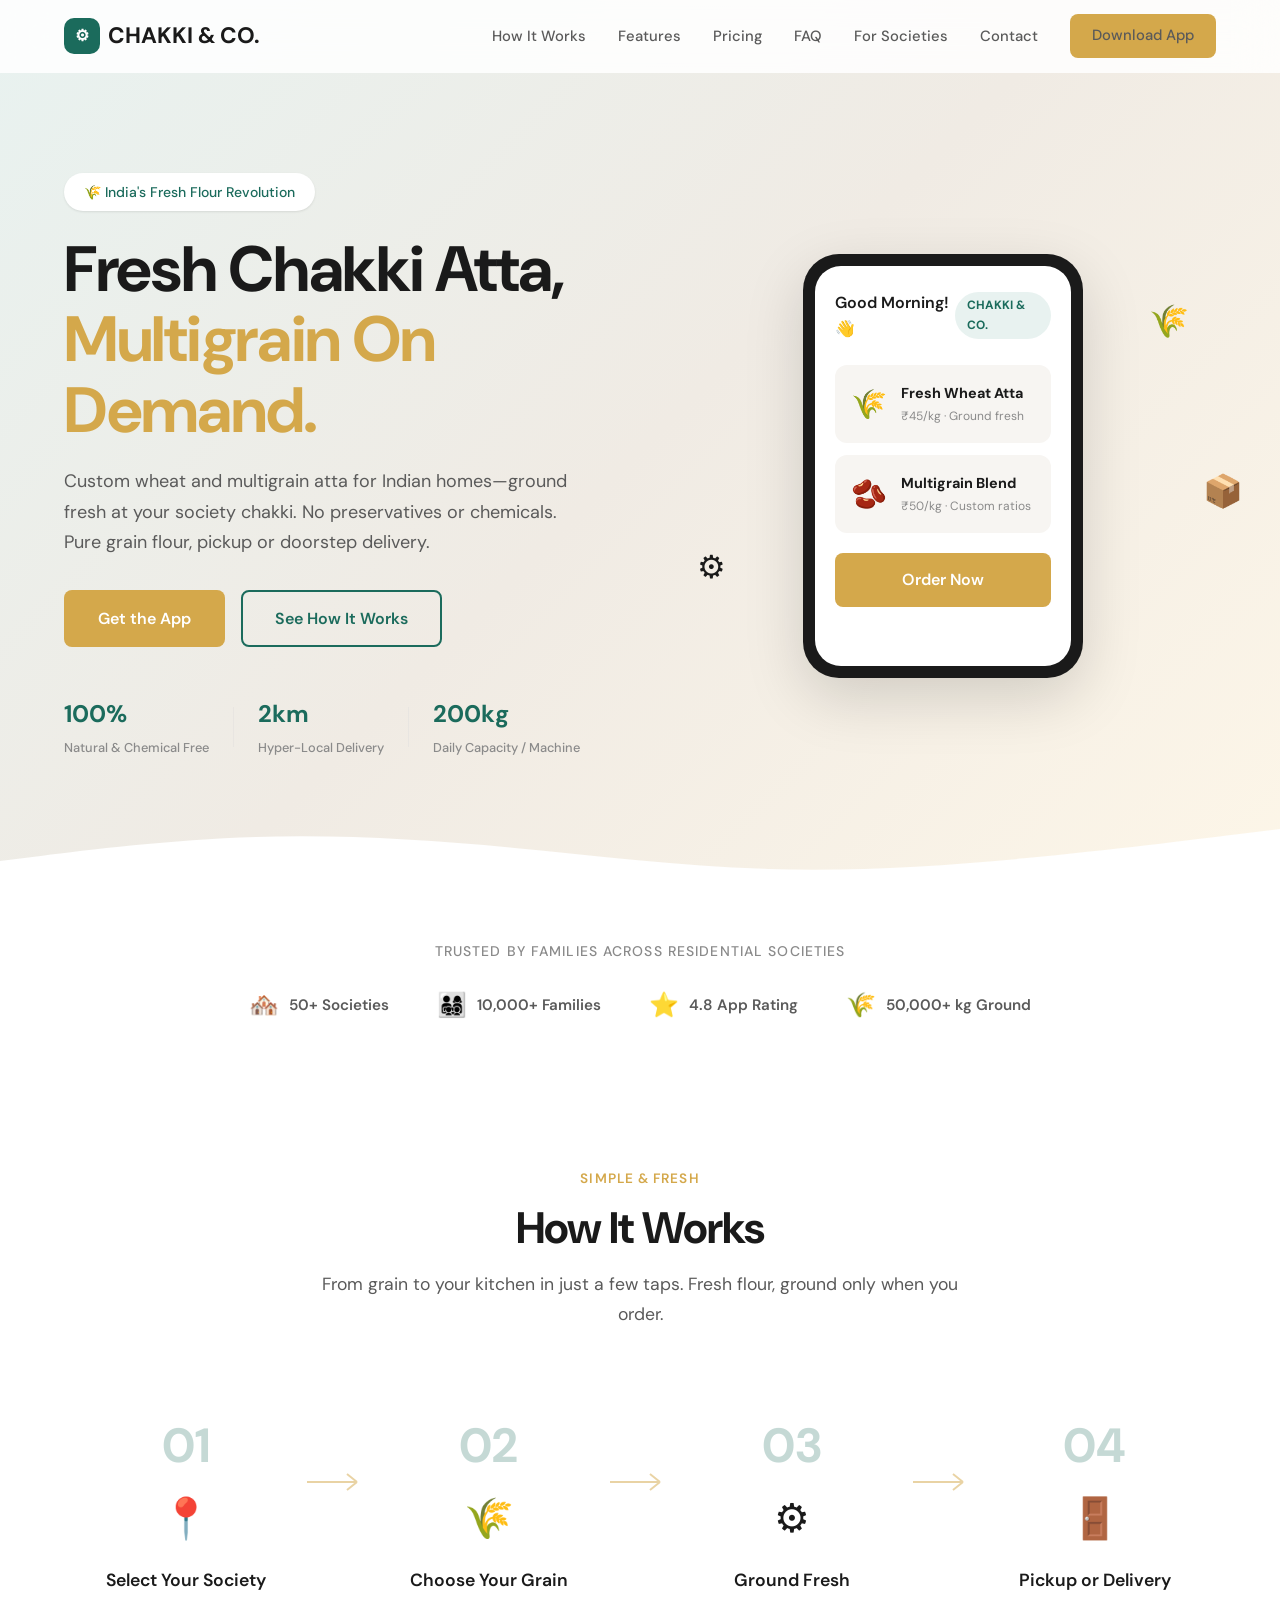
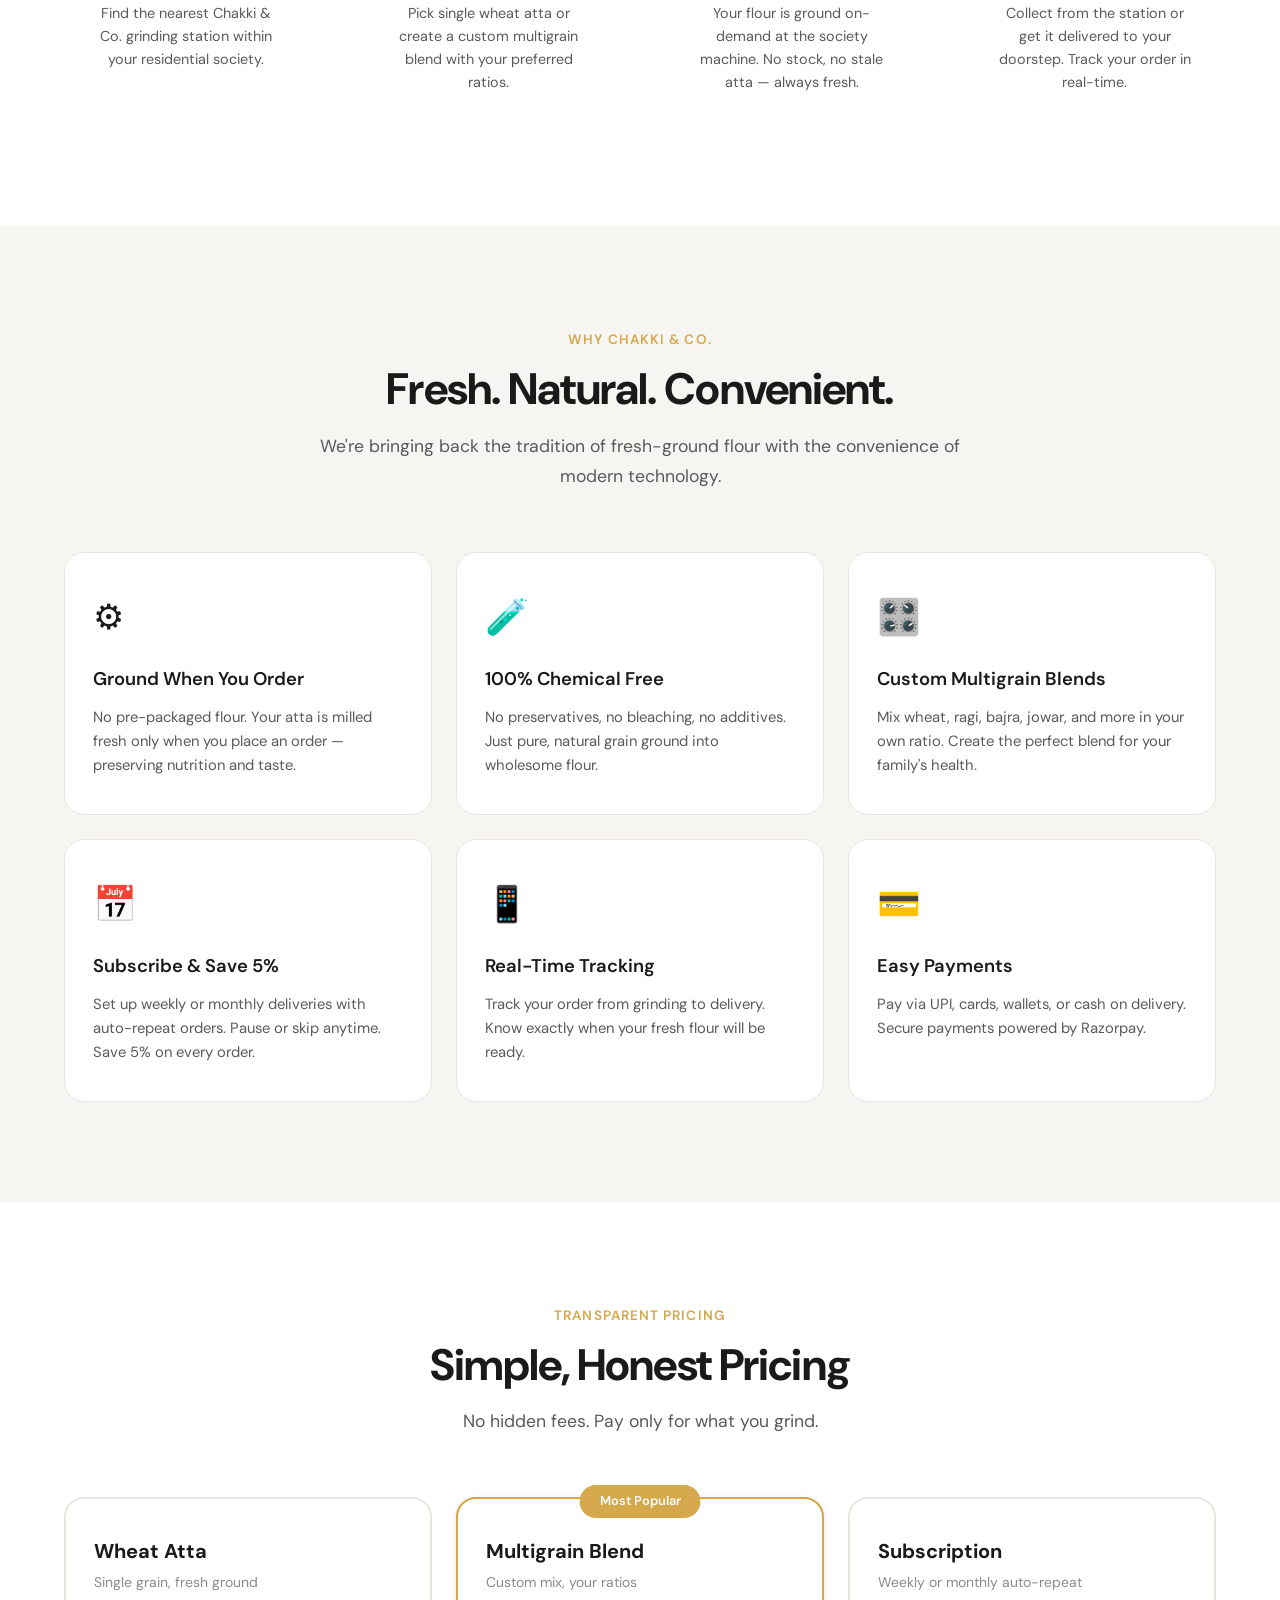
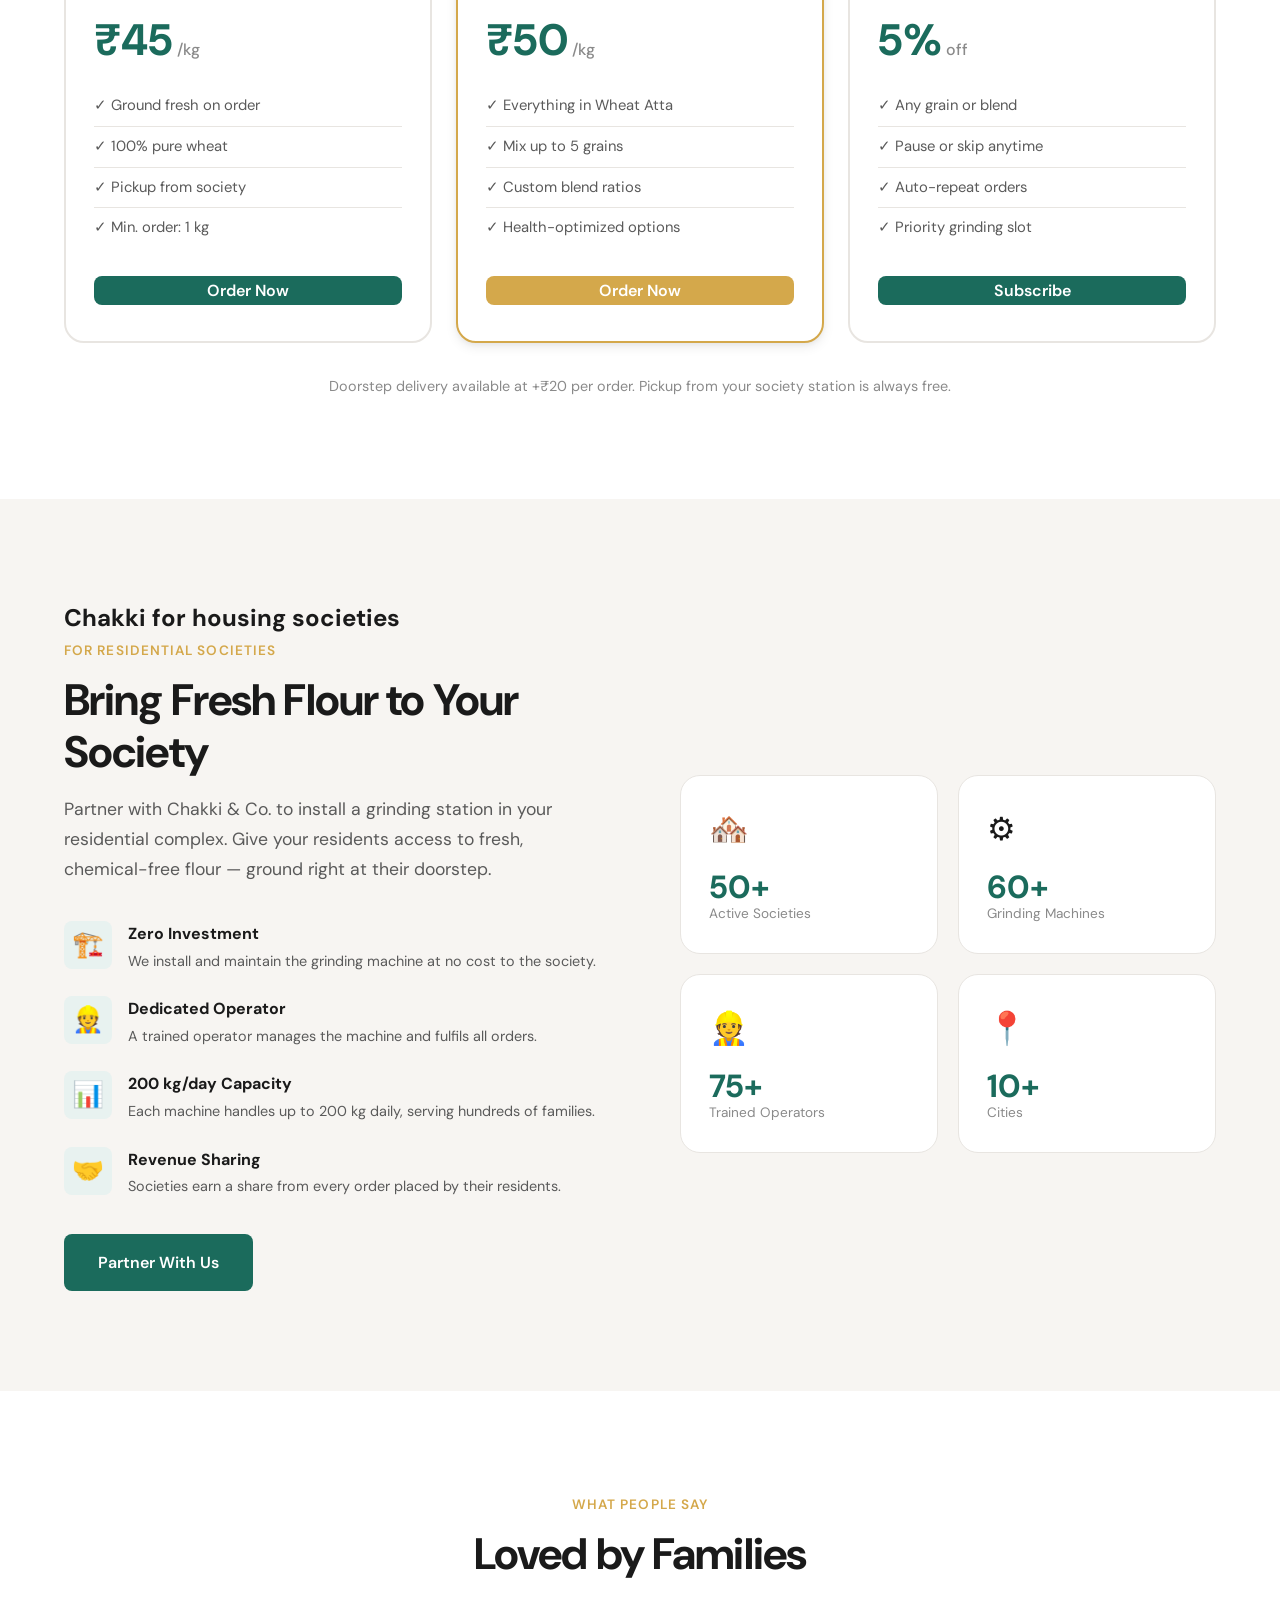
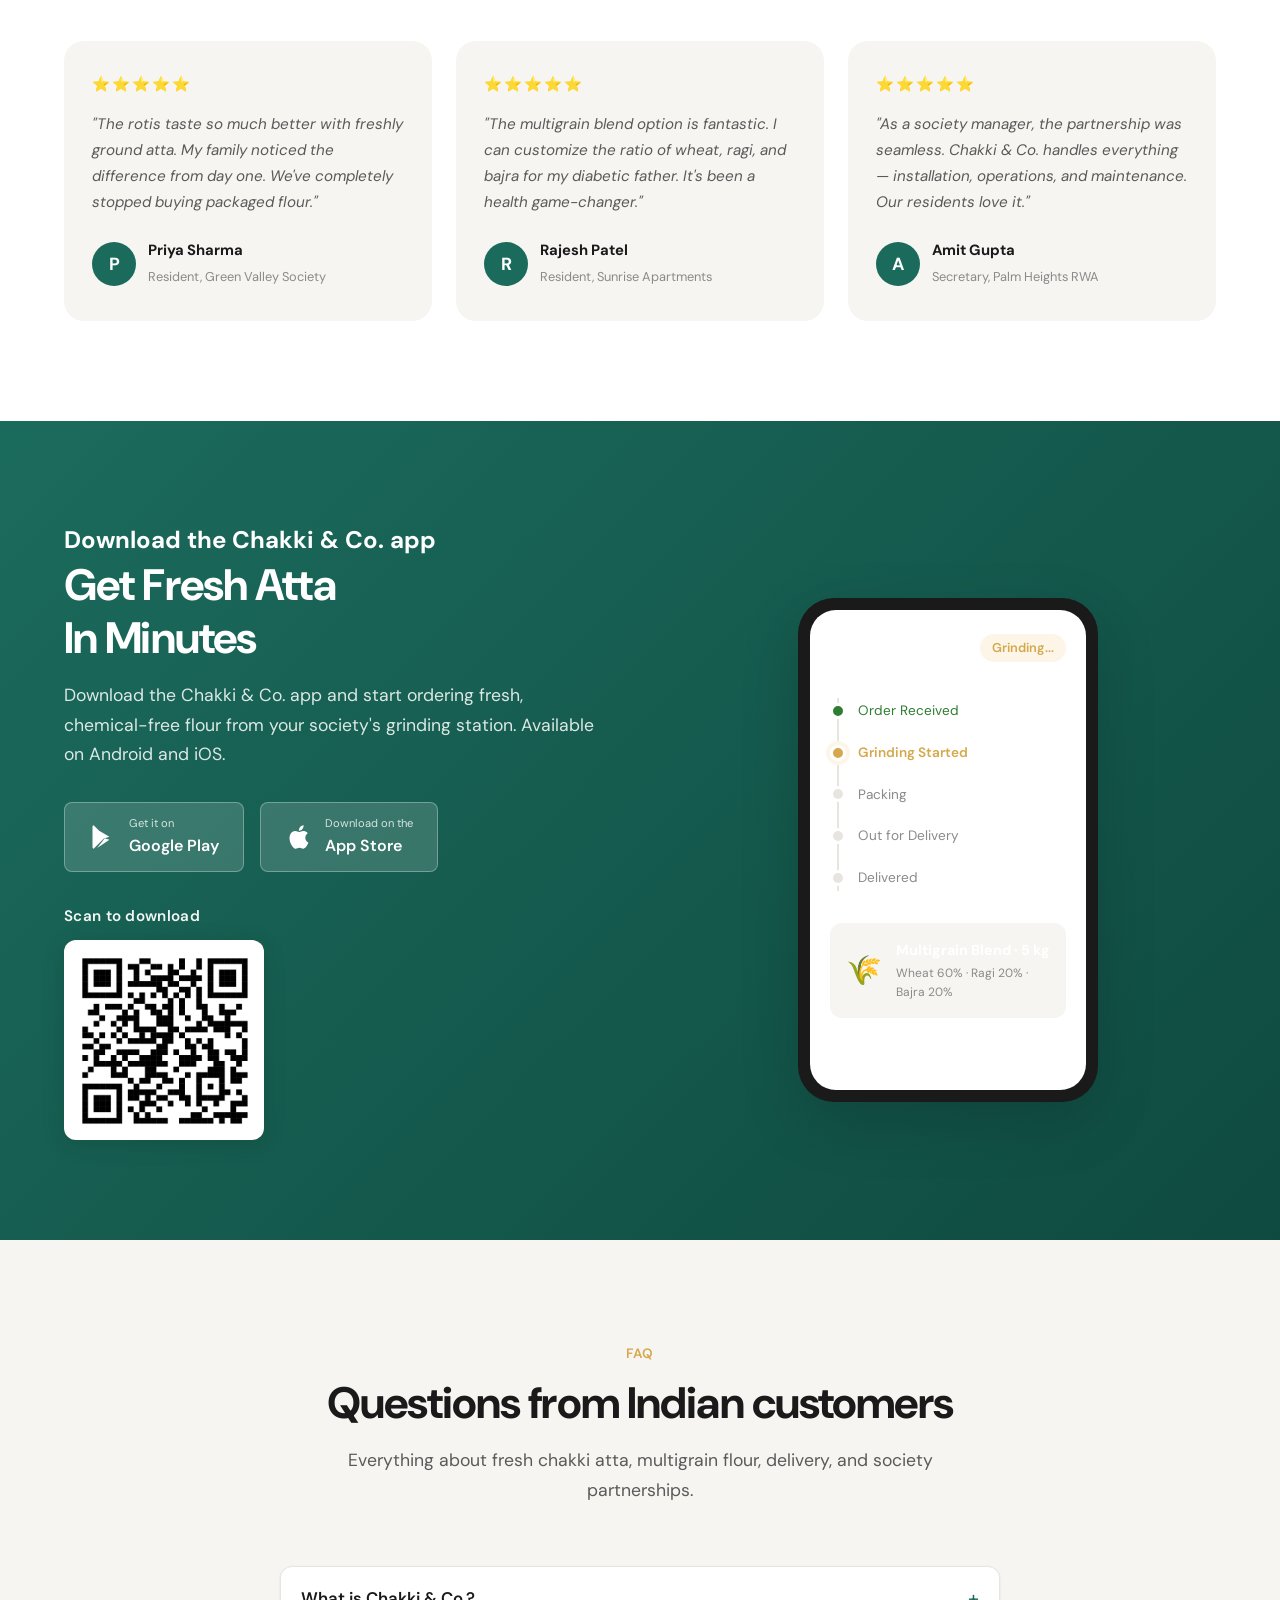
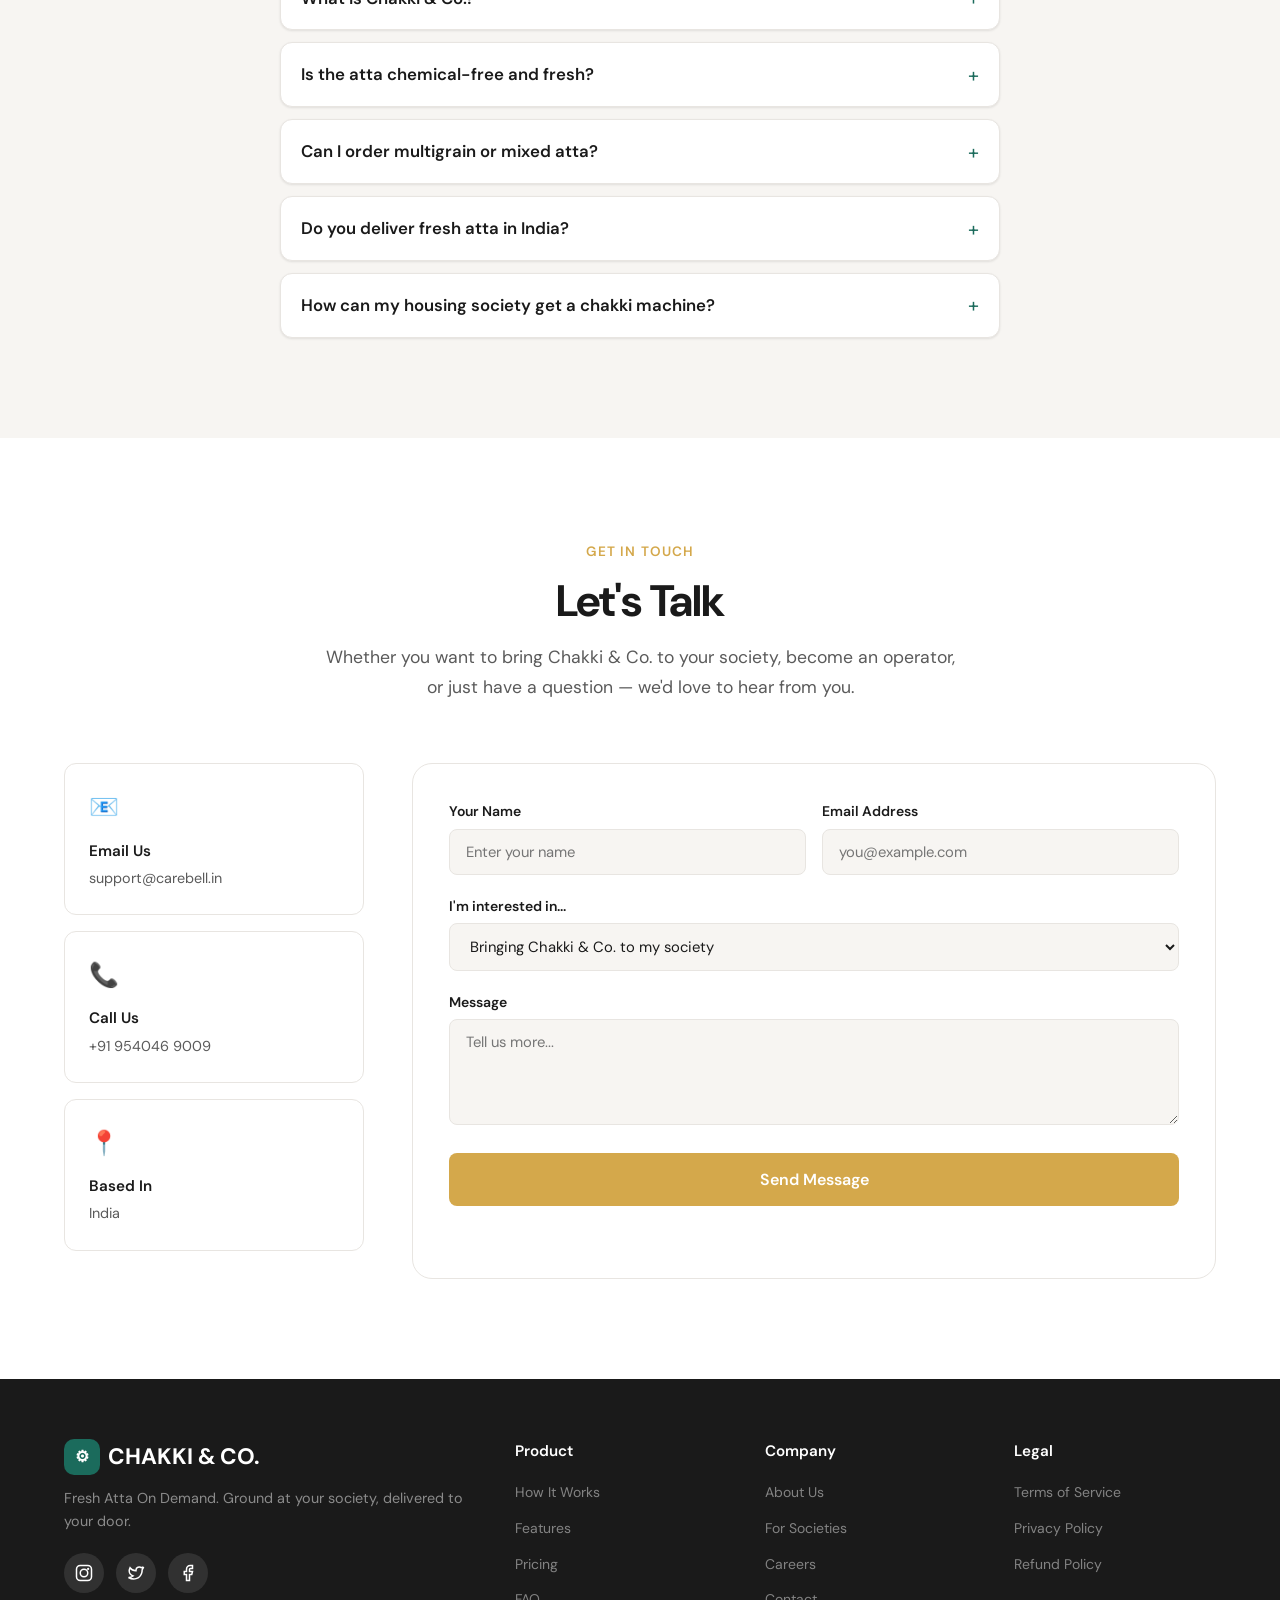
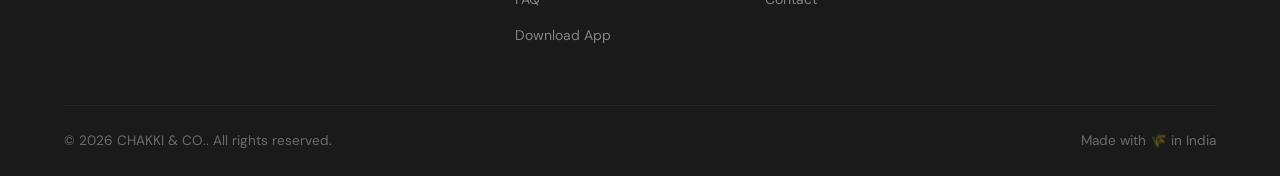
==== commit d1fad2d9: "pixel added" ====
--- a/index.html
+++ b/index.html
@@ -3,6 +3,21 @@
 <head>
   <meta charset="UTF-8" />
   <meta name="viewport" content="width=device-width, initial-scale=1.0" />
+
+  <!-- Meta Pixel Code -->
+  <script>
+  !function(f,b,e,v,n,t,s)
+  {if(f.fbq)return;n=f.fbq=function(){n.callMethod?
+  n.callMethod.apply(n,arguments):n.queue.push(arguments)};
+  if(!f._fbq)f._fbq=n;n.push=n;n.loaded=!0;n.version='2.0';
+  n.queue=[];t=b.createElement(e);t.async=!0;
+  t.src=v;s=b.getElementsByTagName(e)[0];
+  s.parentNode.insertBefore(t,s)}(window, document,'script',
+  'https://connect.facebook.net/en_US/fbevents.js');
+  fbq('init', '2073970343529529');
+  fbq('track', 'PageView');
+  </script>
+  <!-- End Meta Pixel Code -->
 
   <!-- ================================================
        PRIMARY SEO TAGS
@@ -240,6 +255,10 @@
 </head>
 
 <body>
+  <noscript><img height="1" width="1" style="display:none"
+  src="https://www.facebook.com/tr?id=2073970343529529&ev=PageView&noscript=1"
+  alt="" /></noscript>
+
   <a class="skip-link" href="#main-content">Skip to main content</a>
 
   <!-- Navigation -->
--- a/styles.css
+++ b/styles.css
@@ -955,19 +955,42 @@
 }
 
 .download-qr {
+  display: flex;
+  flex-direction: column;
+  align-items: flex-start;
+  gap: 12px;
+}
+
+.download-qr-label {
+  margin: 0;
+  font-size: 0.95rem;
+  font-weight: 600;
+  letter-spacing: 0.02em;
+  opacity: 0.95;
+}
+
+.download-qr-link {
   display: inline-block;
-}
-
-.qr-placeholder {
-  background: rgba(255,255,255,0.1);
-  border: 1px dashed rgba(255,255,255,0.3);
-  padding: 20px 32px;
+  padding: 10px;
+  background: #fff;
   border-radius: var(--radius-md);
-  text-align: center;
-}
-
-.qr-placeholder span { font-size: 2rem; display: block; margin-bottom: 8px; }
-.qr-placeholder p { font-size: 0.8rem; opacity: 0.7; }
+  box-shadow: 0 4px 24px rgba(0, 0, 0, 0.12);
+  line-height: 0;
+  transition: var(--transition);
+}
+
+.download-qr-link:hover {
+  transform: translateY(-2px);
+  box-shadow: 0 8px 28px rgba(0, 0, 0, 0.18);
+}
+
+.download-qr-img {
+  width: 180px;
+  height: auto;
+  max-width: min(200px, 55vw);
+  aspect-ratio: 1;
+  object-fit: contain;
+}
 
 /* Download phone */
 .download-visual { display: flex; justify-content: center; }
@@ -1139,6 +1162,23 @@
 }
 
 .form-group textarea { resize: vertical; }
+
+.form-status {
+  margin-top: 16px;
+  font-size: 0.9rem;
+  line-height: 1.5;
+  min-height: 1.4em;
+  color: var(--text-secondary);
+}
+
+.form-status--success {
+  color: var(--success);
+  font-weight: 500;
+}
+
+.form-status--error {
+  color: #c62828;
+}
 
 /* ===== FOOTER ===== */
 .footer {
@@ -1249,6 +1289,7 @@
   .section-title.text-left { text-align: center; }
   .download-layout { grid-template-columns: 1fr; text-align: center; }
   .download-buttons { justify-content: center; }
+  .download-qr { align-items: center; margin-inline: auto; width: fit-content; }
   .download-visual { display: none; }
   .contact-layout { grid-template-columns: 1fr; }
   .contact-cards { flex-direction: row; }
